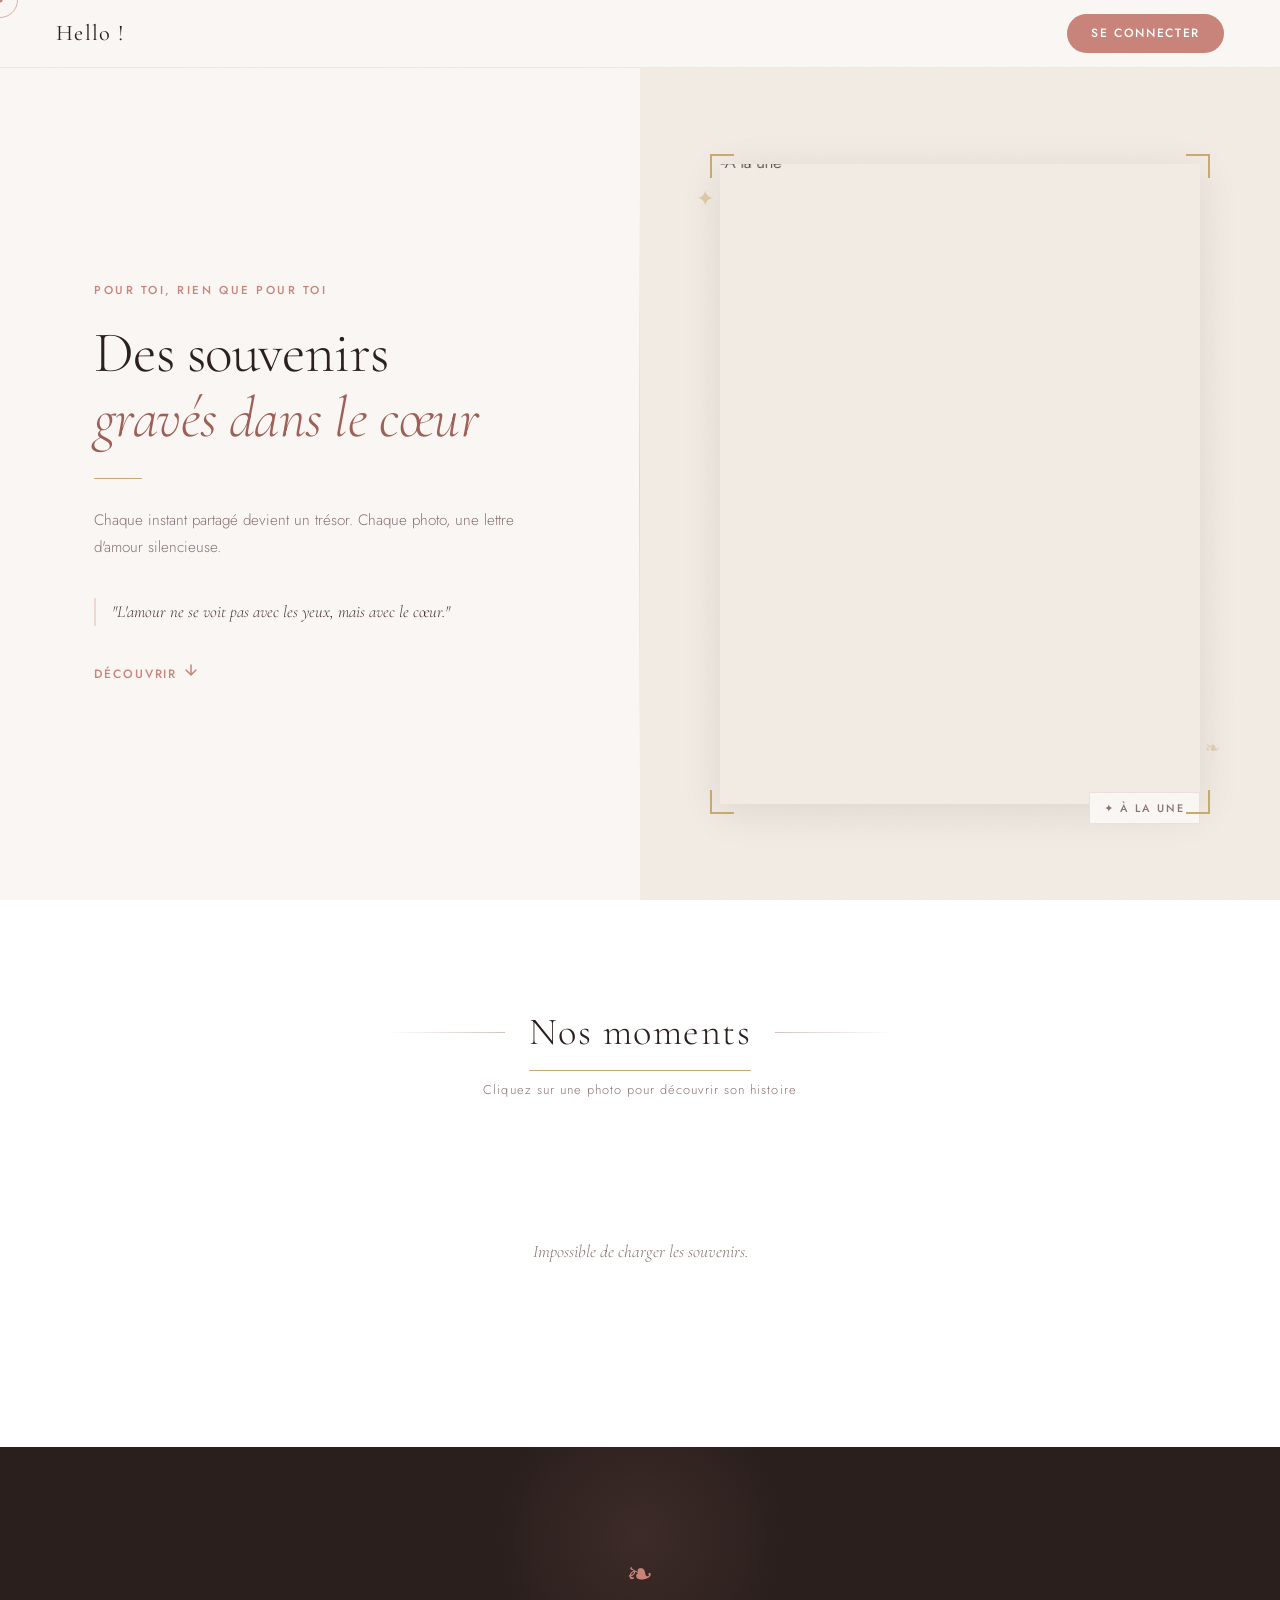
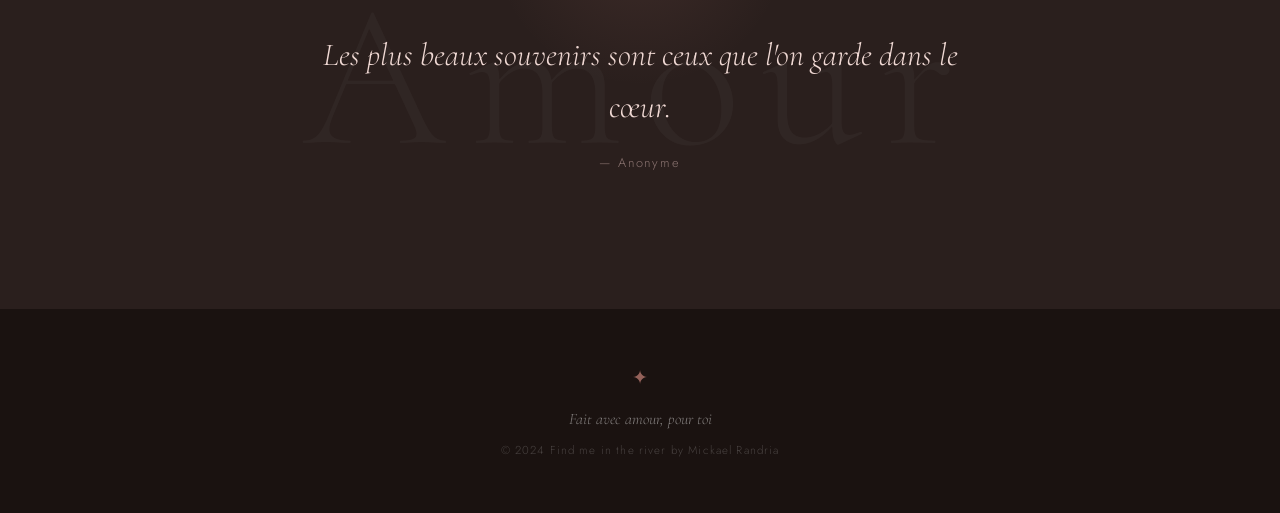
==== index.html @ 9cc720ec "Update index.html" ====
<!DOCTYPE html>
<html lang="fr">
<head>
  <meta charset="UTF-8" />
  <meta name="viewport" content="width=device-width, initial-scale=1.0" />
  <title id="page-title">Find me in the river</title>
  <link rel="preconnect" href="https://fonts.googleapis.com" />
  <link href="https://fonts.googleapis.com/css2?family=Cormorant+Garamond:ital,wght@0,300;0,400;0,600;1,300;1,400&family=Jost:wght@300;400;500;600&display=swap" rel="stylesheet" />
  <link rel="stylesheet" href="styles.css" />
  <script src="https://cdn.jsdelivr.net/npm/@supabase/supabase-js@2"></script>
</head>
<body>

  <!-- Custom cursor -->
  <div class="cursor" id="cursor"></div>
  <div class="cursor-dot" id="cursor-dot"></div>
  <!-- Floating petals -->
  <div class="petals-container" id="petals"></div>
  <!-- Page transition -->
  <div class="page-transition" id="page-transition"></div>

  <nav class="navbar" id="navbar">
    <div class="nav-brand" id="nav-brand">Hello !</div>
    <a href="login.html" class="btn-connect magnetic">Se connecter</a>
  </nav>

  <!-- HERO À LA UNE -->
  <section class="hero">
    <div class="hero-left reveal-left">
      <div class="hero-text">
        <span class="hero-eyebrow" id="hero-eyebrow">Pour toi, rien que pour toi</span>
        <h1 class="hero-title" id="hero-title">Des souvenirs<br/><em>gravés dans le cœur</em></h1>
        <div class="hero-rule"></div>
        <p class="hero-desc" id="hero-desc">Chaque instant partagé devient un trésor. Chaque photo, une lettre d'amour silencieuse.</p>
        <p class="hero-quote-text" id="hero-quote">"L'amour ne se voit pas avec les yeux, mais avec le cœur."</p>
        <a href="#memories" class="hero-scroll-cta magnetic">
          <span>Découvrir</span>
          <svg width="16" height="16" viewBox="0 0 16 16" fill="none"><path d="M8 3v10M3 8l5 5 5-5" stroke="currentColor" stroke-width="1.5" stroke-linecap="round"/></svg>
        </a>
      </div>
    </div>
    <div class="hero-right reveal-right">
      <div class="hero-img-frame parallax-img">
        <div class="hero-img-inner">
          <img id="hero-image" src="https://i.pinimg.com/736x/ea/e2/d3/eae2d3ba81ed09e6b3448cc4be2cf357.jpg" alt="À la une" />
        </div>
        <div class="hero-img-label">✦ À la une</div>
        <div class="frame-corner tl"></div>
        <div class="frame-corner tr"></div>
        <div class="frame-corner bl"></div>
        <div class="frame-corner br"></div>
        <!-- Floating deco elements -->
        <div class="hero-deco-1">✦</div>
        <div class="hero-deco-2">❧</div>
      </div>
    </div>
  </section>

  <!-- GALLERY -->
  <section class="gallery-section" id="memories">
    <div class="section-header reveal-up">
      <div class="section-line"></div>
      <h2 class="section-title">Nos moments</h2>
      <div class="section-line"></div>
    </div>
    <p class="section-hint reveal-up" style="--delay:0.1s">Cliquez sur une photo pour découvrir son histoire</p>
    <div class="gallery-grid" id="gallery-grid">
      <div class="loading-state"><div class="loading-spinner"></div><p>Chargement...</p></div>
    </div>
  </section>

  <!-- QUOTES -->
  <section class="quotes-section">
    <div class="quotes-bg-text">Amour</div>
    <div class="quotes-deco reveal-up">❧</div>
    <blockquote class="main-quote reveal-up" id="main-quote" style="--delay:0.15s">Les plus beaux souvenirs sont ceux que l'on garde dans le cœur.</blockquote>
    <p class="quote-author reveal-up" id="quote-author" style="--delay:0.25s">— Anonyme</p>
    <div class="quote-dots reveal-up" id="quote-dots" style="--delay:0.35s"></div>
  </section>

  <!-- FOOTER -->
  <footer class="footer">
    <div class="footer-brand">✦</div>
    <p class="footer-msg" id="footer-msg">Fait avec amour, pour toi</p>
    <p class="footer-copy">&copy; 2024 Find me in the river by Mickael Randria</p>
  </footer>

  <!-- MODAL DÉTAIL -->
  <div class="detail-overlay" id="detail-modal" onclick="closeDetailOnOverlay(event)">
    <div class="detail-modal">
      <button class="detail-close" onclick="closeDetail()">×</button>
      <div class="detail-img-wrap">
        <img id="detail-img" src="" alt="" />
      </div>
      <div class="detail-body">
        <span class="detail-date" id="detail-date"></span>
        <h2 class="detail-title" id="detail-title"></h2>
        <p class="detail-text" id="detail-text"></p>
      </div>
    </div>
  </div>

  <script src="supabase-config.js"></script>
  <script src="app.js"></script>
</body>
</html>
---- styles.css ----
/* ============================================
   SOUVENIR — AESTHETIC ROMANTIC THEME
   ============================================ */

*, *::before, *::after { box-sizing: border-box; margin: 0; padding: 0; }

:root {
  --rose:       #c9847a;
  --rose-light: #f5ebe8;
  --rose-dark:  #9e5f57;
  --blush:      #f0d9d4;
  --cream:      #faf7f4;
  --parchment:  #f2ece4;
  --warm-dark:  #2a1f1d;
  --warm-mid:   #4a3532;
  --warm-muted: #8a7370;
  --warm-pale:  #d4c4c0;
  --white:      #ffffff;
  --gold:       #c9a96e;
  --gold-light: #f0e4cc;
  --font-serif: 'Cormorant Garamond', Georgia, serif;
  --font-sans:  'Jost', system-ui, sans-serif;
  --shadow-soft: 0 8px 40px rgba(42,31,29,0.10);
  --shadow-card: 0 4px 24px rgba(42,31,29,0.08);
  --radius: 2px;
  --radius-lg: 4px;
}

html { scroll-behavior: smooth; }

body {
  font-family: var(--font-sans);
  background: var(--cream);
  color: var(--warm-dark);
  line-height: 1.7;
  font-weight: 300;
}

/* Grain texture overlay */
body::before {
  content: '';
  position: fixed;
  inset: 0;
  pointer-events: none;
  z-index: 1000;
  opacity: 0.025;
  background-image: url("data:image/svg+xml,%3Csvg viewBox='0 0 256 256' xmlns='http://www.w3.org/2000/svg'%3E%3Cfilter id='noise'%3E%3CfeTurbulence type='fractalNoise' baseFrequency='0.9' numOctaves='4' stitchTiles='stitch'/%3E%3C/filter%3E%3Crect width='100%25' height='100%25' filter='url(%23noise)'/%3E%3C/svg%3E");
  background-size: 200px;
}

/* ---- NAVBAR ---- */
.navbar {
  position: fixed;
  top: 0; left: 0; right: 0;
  z-index: 200;
  display: flex;
  align-items: center;
  justify-content: space-between;
  padding: 0 56px;
  height: 68px;
  background: rgba(250,247,244,0.88);
  backdrop-filter: blur(16px);
  border-bottom: 1px solid rgba(201,132,122,0.15);
}

.nav-brand {
  font-family: var(--font-serif);
  font-size: 1.4rem;
  font-weight: 400;
  color: var(--warm-dark);
  letter-spacing: 0.06em;
}

.btn-connect {
  font-family: var(--font-sans);
  font-size: 0.75rem;
  font-weight: 500;
  letter-spacing: 0.14em;
  text-transform: uppercase;
  color: var(--white);
  background: var(--rose);
  text-decoration: none;
  padding: 9px 24px;
  border-radius: 50px;
  transition: background 0.25s, transform 0.15s;
}
.btn-connect:hover { background: var(--rose-dark); transform: translateY(-1px); }

/* ---- HERO ---- */
.hero {
  display: grid;
  grid-template-columns: 1fr 1fr;
  min-height: 100vh;
  padding-top: 68px;
}

.hero-left {
  display: flex;
  align-items: center;
  justify-content: center;
  padding: 80px 64px 80px 72px;
  background: var(--cream);
  position: relative;
}

.hero-left::after {
  content: '';
  position: absolute;
  right: 0; top: 15%; bottom: 15%;
  width: 1px;
  background: linear-gradient(to bottom, transparent, rgba(201,132,122,0.3), transparent);
}

.hero-text {
  max-width: 460px;
  animation: fadeUp 1s ease both;
}

@keyframes fadeUp {
  from { opacity: 0; transform: translateY(24px); }
  to   { opacity: 1; transform: translateY(0); }
}

.hero-eyebrow {
  display: block;
  font-family: var(--font-sans);
  font-size: 0.72rem;
  font-weight: 500;
  letter-spacing: 0.22em;
  text-transform: uppercase;
  color: var(--rose);
  margin-bottom: 20px;
}

.hero-title {
  font-family: var(--font-serif);
  font-size: clamp(2.8rem, 4.5vw, 4.2rem);
  font-weight: 300;
  line-height: 1.12;
  color: var(--warm-dark);
  margin-bottom: 28px;
  letter-spacing: -0.01em;
}

.hero-title em {
  font-style: italic;
  font-weight: 300;
  color: var(--rose-dark);
}

.hero-rule {
  width: 48px;
  height: 1px;
  background: var(--gold);
  margin-bottom: 28px;
}

.hero-desc {
  font-size: 0.95rem;
  color: var(--warm-muted);
  line-height: 1.8;
  margin-bottom: 36px;
  font-weight: 300;
}

.hero-quote-text {
  font-family: var(--font-serif);
  font-style: italic;
  font-size: 1.05rem;
  color: var(--warm-mid);
  line-height: 1.7;
  padding-left: 16px;
  border-left: 2px solid var(--blush);
}

/* Hero right — image */
.hero-right {
  display: flex;
  align-items: center;
  justify-content: center;
  background: var(--parchment);
  padding: 64px;
  position: relative;
  animation: fadeUp 1s 0.2s ease both;
}

.hero-img-frame {
  position: relative;
  width: 100%;
  max-width: 480px;
}

.hero-img-inner {
  overflow: hidden;
  border-radius: var(--radius);
  aspect-ratio: 3/4;
  box-shadow: var(--shadow-soft);
}

.hero-img-inner img {
  width: 100%;
  height: 100%;
  object-fit: cover;
  display: block;
  transition: transform 0.7s ease;
}

.hero-img-frame:hover .hero-img-inner img { transform: scale(1.03); }

/* Decorative corners */
.frame-corner {
  position: absolute;
  width: 24px; height: 24px;
  border-color: var(--gold);
  border-style: solid;
}
.tl { top: -10px; left: -10px; border-width: 2px 0 0 2px; }
.tr { top: -10px; right: -10px; border-width: 2px 2px 0 0; }
.bl { bottom: -10px; left: -10px; border-width: 0 0 2px 2px; }
.br { bottom: -10px; right: -10px; border-width: 0 2px 2px 0; }

.hero-img-label {
  position: absolute;
  bottom: -20px;
  right: 0;
  font-family: var(--font-sans);
  font-size: 0.68rem;
  font-weight: 500;
  letter-spacing: 0.18em;
  text-transform: uppercase;
  color: var(--warm-muted);
  background: var(--cream);
  padding: 6px 14px;
  border: 1px solid rgba(201,132,122,0.2);
}

/* ---- GALLERY ---- */
.gallery-section {
  padding: 100px 72px;
  background: var(--white);
}

.section-header {
  display: flex;
  align-items: center;
  gap: 24px;
  justify-content: center;
  margin-bottom: 14px;
}

.section-title {
  font-family: var(--font-serif);
  font-size: clamp(1.8rem, 3vw, 2.6rem);
  font-weight: 300;
  letter-spacing: 0.04em;
  color: var(--warm-dark);
  white-space: nowrap;
}

.section-line {
  flex: 1;
  max-width: 120px;
  height: 1px;
  background: linear-gradient(to right, transparent, var(--warm-pale));
}
.section-line:last-child {
  background: linear-gradient(to left, transparent, var(--warm-pale));
}

.section-hint {
  text-align: center;
  font-size: 0.8rem;
  color: var(--warm-muted);
  letter-spacing: 0.08em;
  margin-bottom: 56px;
}

/* Masonry-like grid */
.gallery-grid {
  display: grid;
  grid-template-columns: repeat(3, 1fr);
  gap: 20px;
  max-width: 1100px;
  margin: 0 auto;
}

.gallery-card {
  position: relative;
  overflow: hidden;
  cursor: pointer;
  border-radius: var(--radius);
  background: var(--parchment);
  box-shadow: var(--shadow-card);
  transition: transform 0.4s ease, box-shadow 0.4s ease;
}

.gallery-card:hover {
  transform: translateY(-6px);
  box-shadow: 0 16px 48px rgba(42,31,29,0.14);
}

.gallery-card:nth-child(2) { margin-top: 40px; }
.gallery-card:nth-child(5) { margin-top: -40px; }

.gallery-card img {
  width: 100%;
  aspect-ratio: 3/4;
  object-fit: cover;
  display: block;
  transition: transform 0.6s ease;
  filter: saturate(0.88) sepia(0.08);
}

.gallery-card:hover img { transform: scale(1.04); filter: saturate(1) sepia(0); }

/* Hover overlay — titre seulement */
.gallery-card-overlay {
  position: absolute;
  inset: 0;
  background: linear-gradient(to top, rgba(42,31,29,0.75) 0%, rgba(42,31,29,0) 55%);
  display: flex;
  flex-direction: column;
  justify-content: flex-end;
  padding: 24px 20px;
  opacity: 0;
  transition: opacity 0.4s ease;
}

.gallery-card:hover .gallery-card-overlay { opacity: 1; }

.gallery-card-date {
  font-size: 0.68rem;
  font-weight: 500;
  letter-spacing: 0.16em;
  text-transform: uppercase;
  color: var(--gold-light);
  margin-bottom: 5px;
}

.gallery-card-title {
  font-family: var(--font-serif);
  font-size: 1.15rem;
  font-weight: 400;
  color: white;
  line-height: 1.3;
}

/* Always-visible bottom strip with title */
.gallery-card-strip {
  padding: 14px 16px 16px;
  background: var(--cream);
  border-top: 1px solid rgba(201,132,122,0.12);
}

.gallery-card-strip-title {
  font-family: var(--font-serif);
  font-size: 1rem;
  font-weight: 400;
  color: var(--warm-dark);
  white-space: nowrap;
  overflow: hidden;
  text-overflow: ellipsis;
}

.gallery-card-strip-date {
  font-size: 0.72rem;
  color: var(--warm-muted);
  letter-spacing: 0.06em;
  margin-top: 2px;
}

/* ---- QUOTES ---- */
.quotes-section {
  background: var(--warm-dark);
  padding: 100px 72px;
  text-align: center;
  position: relative;
  overflow: hidden;
}

.quotes-section::before {
  content: '';
  position: absolute;
  top: -60px; left: 50%; transform: translateX(-50%);
  width: 300px; height: 300px;
  border-radius: 50%;
  background: radial-gradient(circle, rgba(201,132,122,0.12) 0%, transparent 70%);
  pointer-events: none;
}

.quotes-deco {
  font-size: 2rem;
  color: var(--rose);
  opacity: 0.5;
  margin-bottom: 28px;
  display: block;
}

.main-quote {
  font-family: var(--font-serif);
  font-style: italic;
  font-size: clamp(1.4rem, 3vw, 2rem);
  font-weight: 300;
  color: var(--blush);
  line-height: 1.6;
  max-width: 680px;
  margin: 0 auto 20px;
  transition: opacity 0.4s;
}

.quote-author {
  font-size: 0.8rem;
  letter-spacing: 0.14em;
  color: var(--warm-muted);
  margin-bottom: 36px;
  transition: opacity 0.4s;
}

.quote-dots {
  display: flex;
  justify-content: center;
  gap: 10px;
}

.dot {
  width: 5px; height: 5px;
  border-radius: 50%;
  background: rgba(255,255,255,0.2);
  cursor: pointer;
  transition: background 0.3s, transform 0.3s;
  border: none;
  padding: 0;
}

.dot.active {
  background: var(--rose);
  transform: scale(1.5);
}

/* ---- FOOTER ---- */
.footer {
  background: #1a1210;
  padding: 52px;
  text-align: center;
}

.footer-brand {
  font-size: 1.2rem;
  color: var(--rose);
  margin-bottom: 12px;
  opacity: 0.7;
}

.footer-msg {
  font-family: var(--font-serif);
  font-style: italic;
  font-size: 1rem;
  color: rgba(255,255,255,0.45);
  margin-bottom: 8px;
}

.footer-copy {
  font-size: 0.72rem;
  color: rgba(255,255,255,0.2);
  letter-spacing: 0.1em;
}

/* ---- DETAIL MODAL ---- */
.detail-overlay {
  position: fixed;
  inset: 0;
  background: rgba(26,18,16,0.82);
  z-index: 500;
  display: none;
  align-items: center;
  justify-content: center;
  padding: 32px;
  backdrop-filter: blur(6px);
}

.detail-overlay.open { display: flex; }

.detail-modal {
  background: var(--cream);
  max-width: 860px;
  width: 100%;
  max-height: 90vh;
  overflow-y: auto;
  border-radius: var(--radius-lg);
  display: grid;
  grid-template-columns: 1fr 1fr;
  position: relative;
  box-shadow: 0 32px 80px rgba(0,0,0,0.4);
  animation: modalIn 0.35s ease;
}

@keyframes modalIn {
  from { opacity: 0; transform: scale(0.95) translateY(16px); }
  to   { opacity: 1; transform: scale(1) translateY(0); }
}

.detail-close {
  position: absolute;
  top: 16px; right: 20px;
  background: none;
  border: none;
  font-size: 1.8rem;
  color: var(--warm-muted);
  cursor: pointer;
  z-index: 10;
  line-height: 1;
  transition: color 0.2s;
}
.detail-close:hover { color: var(--warm-dark); }

.detail-img-wrap {
  overflow: hidden;
  border-radius: var(--radius-lg) 0 0 var(--radius-lg);
}

.detail-img-wrap img {
  width: 100%;
  height: 100%;
  object-fit: cover;
  display: block;
  filter: saturate(0.9) sepia(0.06);
}

.detail-body {
  padding: 52px 40px;
  display: flex;
  flex-direction: column;
  justify-content: center;
}

.detail-date {
  font-size: 0.72rem;
  font-weight: 500;
  letter-spacing: 0.18em;
  text-transform: uppercase;
  color: var(--rose);
  margin-bottom: 14px;
  display: block;
}

.detail-title {
  font-family: var(--font-serif);
  font-size: 2rem;
  font-weight: 300;
  color: var(--warm-dark);
  line-height: 1.2;
  margin-bottom: 24px;
}

.detail-text {
  font-size: 0.95rem;
  color: var(--warm-mid);
  line-height: 1.9;
  font-weight: 300;
}

/* ---- AUTH PAGE ---- */
.auth-page {
  min-height: 100vh;
  display: flex;
  background: var(--parchment);
}

.auth-left {
  flex: 1;
  background: var(--warm-dark);
  display: flex;
  align-items: center;
  justify-content: center;
  padding: 64px;
  position: relative;
  overflow: hidden;
}

.auth-left::before {
  content: '';
  position: absolute;
  inset: 0;
  background: url('https://images.unsplash.com/photo-1518199266791-5375a83190b7?w=800&q=60') center/cover;
  opacity: 0.15;
}

.auth-left-content {
  position: relative;
  text-align: center;
}

.auth-left-brand {
  font-family: var(--font-serif);
  font-size: 2.8rem;
  font-weight: 300;
  color: var(--blush);
  letter-spacing: 0.06em;
  margin-bottom: 16px;
}

.auth-left-sub {
  font-family: var(--font-serif);
  font-style: italic;
  color: var(--warm-muted);
  font-size: 1rem;
}

.auth-right {
  width: 480px;
  display: flex;
  align-items: center;
  justify-content: center;
  padding: 64px 56px;
}

.auth-box { width: 100%; }

.auth-title {
  font-family: var(--font-serif);
  font-size: 2rem;
  font-weight: 300;
  color: var(--warm-dark);
  margin-bottom: 6px;
}

.auth-sub {
  font-size: 0.85rem;
  color: var(--warm-muted);
  margin-bottom: 36px;
}

.auth-back {
  display: inline-block;
  font-size: 0.78rem;
  color: var(--warm-muted);
  text-decoration: none;
  letter-spacing: 0.08em;
  margin-bottom: 40px;
  transition: color 0.2s;
}
.auth-back:hover { color: var(--rose); }

.auth-error {
  background: #fff0ee;
  border: 1px solid rgba(201,132,122,0.4);
  color: var(--rose-dark);
  padding: 10px 14px;
  border-radius: var(--radius);
  font-size: 0.85rem;
  margin-bottom: 16px;
}

/* ---- FORMS ---- */
.form-group { margin-bottom: 20px; }

.form-group label {
  display: block;
  font-size: 0.72rem;
  font-weight: 500;
  letter-spacing: 0.14em;
  text-transform: uppercase;
  color: var(--warm-muted);
  margin-bottom: 8px;
}

.form-group input,
.form-group textarea,
.form-group select {
  width: 100%;
  padding: 11px 14px;
  border: 1px solid rgba(201,132,122,0.25);
  border-radius: var(--radius);
  font-family: var(--font-sans);
  font-size: 0.9rem;
  font-weight: 300;
  color: var(--warm-dark);
  background: var(--white);
  outline: none;
  transition: border-color 0.2s;
}
.form-group input:focus,
.form-group textarea:focus { border-color: var(--rose); }
.form-group textarea { resize: vertical; }

/* ---- BUTTONS ---- */
.btn-primary {
  display: inline-block;
  padding: 12px 28px;
  background: var(--rose);
  color: white;
  border: none;
  border-radius: 50px;
  font-family: var(--font-sans);
  font-size: 0.78rem;
  font-weight: 500;
  letter-spacing: 0.12em;
  text-transform: uppercase;
  cursor: pointer;
  transition: background 0.25s, transform 0.15s;
}
.btn-primary:hover { background: var(--rose-dark); transform: translateY(-1px); }
.btn-primary:disabled { opacity: 0.55; cursor: not-allowed; transform: none; }
.btn-primary.full { display: block; width: 100%; text-align: center; }

.btn-outline {
  display: inline-block;
  padding: 8px 18px;
  border: 1px solid rgba(201,132,122,0.35);
  border-radius: 50px;
  background: transparent;
  color: var(--warm-mid);
  font-family: var(--font-sans);
  font-size: 0.75rem;
  font-weight: 500;
  letter-spacing: 0.1em;
  text-transform: uppercase;
  cursor: pointer;
  text-decoration: none;
  transition: border-color 0.2s, color 0.2s;
}
.btn-outline:hover { border-color: var(--rose); color: var(--rose); }

.btn-ghost {
  display: inline-block;
  padding: 6px 14px;
  background: transparent;
  border: 1px solid rgba(201,132,122,0.3);
  border-radius: var(--radius);
  font-family: var(--font-sans);
  font-size: 0.75rem;
  font-weight: 500;
  letter-spacing: 0.06em;
  color: var(--warm-muted);
  cursor: pointer;
  transition: all 0.2s;
}
.btn-ghost:hover { background: var(--rose-light); color: var(--rose-dark); border-color: var(--rose); }

.btn-danger {
  display: inline-block;
  padding: 6px 14px;
  background: transparent;
  border: 1px solid rgba(180,60,60,0.25);
  border-radius: var(--radius);
  font-family: var(--font-sans);
  font-size: 0.75rem;
  font-weight: 500;
  color: #9e3a3a;
  cursor: pointer;
  transition: all 0.2s;
}
.btn-danger:hover { background: #fff0f0; border-color: #cc4444; }

/* ---- ADMIN ---- */
.admin-page {
  background: var(--parchment);
  min-height: 100vh;
}

.admin-nav {
  background: var(--cream);
  border-bottom: 1px solid rgba(201,132,122,0.15);
  padding: 0 48px;
  height: 64px;
  display: flex;
  align-items: center;
  justify-content: space-between;
  position: sticky;
  top: 0;
  z-index: 100;
}

.admin-nav .nav-brand {
  font-family: var(--font-serif);
  font-size: 1.3rem;
  font-weight: 400;
  color: var(--warm-dark);
}

.admin-badge {
  font-family: var(--font-sans);
  font-size: 0.65rem;
  font-weight: 500;
  letter-spacing: 0.14em;
  text-transform: uppercase;
  background: var(--rose-light);
  color: var(--rose-dark);
  padding: 3px 9px;
  border-radius: 50px;
  margin-left: 10px;
  vertical-align: middle;
}

.admin-nav-actions { display: flex; gap: 10px; align-items: center; }

.admin-container { max-width: 1100px; margin: 0 auto; padding: 40px 48px; }

.admin-stats {
  display: grid;
  grid-template-columns: repeat(2, 1fr);
  gap: 16px;
  margin-bottom: 36px;
}

.stat-card {
  background: var(--white);
  border: 1px solid rgba(201,132,122,0.12);
  border-radius: var(--radius-lg);
  padding: 28px;
  text-align: center;
}

.stat-num {
  display: block;
  font-family: var(--font-serif);
  font-size: 2.8rem;
  font-weight: 300;
  color: var(--rose);
  line-height: 1;
  margin-bottom: 6px;
}

.stat-label {
  font-size: 0.72rem;
  font-weight: 500;
  letter-spacing: 0.14em;
  text-transform: uppercase;
  color: var(--warm-muted);
}

.admin-tabs {
  display: flex;
  gap: 0;
  margin-bottom: 28px;
  border-bottom: 1px solid rgba(201,132,122,0.2);
}

.tab {
  padding: 12px 24px;
  background: transparent;
  border: none;
  border-bottom: 2px solid transparent;
  margin-bottom: -1px;
  font-family: var(--font-sans);
  font-size: 0.78rem;
  font-weight: 500;
  letter-spacing: 0.1em;
  text-transform: uppercase;
  color: var(--warm-muted);
  cursor: pointer;
  transition: color 0.2s, border-color 0.2s;
}
.tab.active { color: var(--rose); border-bottom-color: var(--rose); }
.tab:hover { color: var(--warm-dark); }

.tab-content { display: none; }
.tab-content.active { display: block; }

.content-header {
  display: flex;
  align-items: center;
  justify-content: space-between;
  margin-bottom: 24px;
}

.content-header h3 {
  font-family: var(--font-serif);
  font-size: 1.4rem;
  font-weight: 300;
  color: var(--warm-dark);
}

.admin-grid {
  display: grid;
  grid-template-columns: repeat(auto-fill, minmax(240px, 1fr));
  gap: 20px;
}

.admin-memory-card {
  background: var(--white);
  border-radius: var(--radius-lg);
  overflow: hidden;
  border: 1px solid rgba(201,132,122,0.12);
  transition: box-shadow 0.25s;
}
.admin-memory-card:hover { box-shadow: var(--shadow-card); }

.admin-memory-card img {
  width: 100%;
  aspect-ratio: 4/3;
  object-fit: cover;
  display: block;
  filter: saturate(0.9) sepia(0.05);
}

.admin-card-body { padding: 14px 16px; }

.admin-card-title {
  font-family: var(--font-serif);
  font-size: 1rem;
  font-weight: 400;
  color: var(--warm-dark);
  margin-bottom: 3px;
  white-space: nowrap;
  overflow: hidden;
  text-overflow: ellipsis;
}

.admin-card-date {
  font-size: 0.72rem;
  color: var(--warm-muted);
  margin-bottom: 12px;
}

.admin-card-actions { display: flex; gap: 8px; }

.quotes-list { display: flex; flex-direction: column; gap: 12px; }

.quote-item {
  background: var(--white);
  border: 1px solid rgba(201,132,122,0.12);
  border-radius: var(--radius-lg);
  padding: 20px 24px;
  display: flex;
  align-items: flex-start;
  justify-content: space-between;
  gap: 16px;
}

.quote-item-text {
  font-family: var(--font-serif);
  font-style: italic;
  font-size: 1.05rem;
  color: var(--warm-dark);
  flex: 1;
  line-height: 1.6;
}

.quote-item-author {
  font-size: 0.75rem;
  color: var(--warm-muted);
  margin-top: 6px;
}

.quote-item-actions { flex-shrink: 0; }

.settings-card {
  background: var(--white);
  border: 1px solid rgba(201,132,122,0.12);
  border-radius: var(--radius-lg);
  padding: 36px;
  max-width: 600px;
}

.settings-card h3 {
  font-family: var(--font-serif);
  font-size: 1.4rem;
  font-weight: 300;
  color: var(--warm-dark);
  margin-bottom: 28px;
}

/* ---- MODAL (admin) ---- */
.modal-overlay {
  position: fixed;
  inset: 0;
  background: rgba(26,18,16,0.7);
  z-index: 400;
  display: none;
  align-items: center;
  justify-content: center;
  padding: 24px;
  backdrop-filter: blur(4px);
}
.modal-overlay.open { display: flex; }

.modal {
  background: var(--cream);
  border-radius: var(--radius-lg);
  max-width: 500px;
  width: 100%;
  max-height: 90vh;
  overflow-y: auto;
  animation: modalIn 0.3s ease;
}

.modal-header {
  display: flex;
  align-items: center;
  justify-content: space-between;
  padding: 28px 32px 0;
  margin-bottom: 24px;
}

.modal-header h3 {
  font-family: var(--font-serif);
  font-size: 1.4rem;
  font-weight: 300;
  color: var(--warm-dark);
}

.modal-close {
  background: none;
  border: none;
  font-size: 1.6rem;
  color: var(--warm-muted);
  cursor: pointer;
  transition: color 0.2s;
}
.modal-close:hover { color: var(--warm-dark); }

.modal-body { padding: 0 32px 32px; }

/* Upload zone */
.upload-zone {
  border: 1.5px dashed rgba(201,132,122,0.35);
  border-radius: var(--radius-lg);
  padding: 36px;
  text-align: center;
  cursor: pointer;
  background: var(--rose-light);
  transition: border-color 0.2s, background 0.2s;
  margin-bottom: 8px;
}
.upload-zone:hover { border-color: var(--rose); }

.upload-icon { font-size: 1.8rem; display: block; margin-bottom: 8px; }
.upload-zone p { font-size: 0.85rem; color: var(--warm-muted); }

/* Loading / Empty */
.loading-state {
  grid-column: 1 / -1;
  text-align: center;
  padding: 80px 0;
  color: var(--warm-muted);
}

.loading-spinner {
  width: 32px; height: 32px;
  border: 2px solid rgba(201,132,122,0.2);
  border-top-color: var(--rose);
  border-radius: 50%;
  animation: spin 0.9s linear infinite;
  margin: 0 auto 16px;
}

@keyframes spin { to { transform: rotate(360deg); } }

.empty-state {
  grid-column: 1 / -1;
  text-align: center;
  padding: 80px 0;
}
.empty-state p {
  font-family: var(--font-serif);
  font-style: italic;
  font-size: 1.1rem;
  color: var(--warm-muted);
}

/* ---- RESPONSIVE ---- */
@media (max-width: 900px) {
  .hero { grid-template-columns: 1fr; min-height: auto; }
  .hero-left { padding: 100px 40px 60px; }
  .hero-left::after { display: none; }
  .hero-right { padding: 0 40px 80px; }
  .hero-img-frame { max-width: 360px; margin: 0 auto; }
  .gallery-section { padding: 72px 32px; }
  .gallery-grid { grid-template-columns: repeat(2, 1fr); }
  .gallery-card:nth-child(2),
  .gallery-card:nth-child(5) { margin-top: 0; }
  .detail-modal { grid-template-columns: 1fr; }
  .detail-img-wrap { border-radius: var(--radius-lg) var(--radius-lg) 0 0; max-height: 280px; }
  .auth-left { display: none; }
  .auth-right { width: 100%; }
  .admin-container { padding: 24px 20px; }
  .navbar { padding: 0 24px; }
}

@media (max-width: 600px) {
  .gallery-grid { grid-template-columns: 1fr; }
  .quotes-section { padding: 72px 32px; }
  .admin-stats { grid-template-columns: 1fr 1fr; }
}

/* ============================================
   ANIMATIONS & PREMIUM ENHANCEMENTS
   ============================================ */

/* ---- CUSTOM CURSOR ---- */
.cursor {
  width: 36px; height: 36px;
  border: 1px solid rgba(201,132,122,0.6);
  border-radius: 50%;
  position: fixed;
  top: 0; left: 0;
  pointer-events: none;
  z-index: 9999;
  transform: translate(-50%, -50%);
  transition: width 0.3s ease, height 0.3s ease, border-color 0.3s ease, background 0.3s ease, opacity 0.3s ease;
  mix-blend-mode: multiply;
}
.cursor-dot {
  width: 5px; height: 5px;
  background: var(--rose);
  border-radius: 50%;
  position: fixed;
  top: 0; left: 0;
  pointer-events: none;
  z-index: 9999;
  transform: translate(-50%, -50%);
  transition: transform 0.1s ease;
}
.cursor.hovered {
  width: 56px; height: 56px;
  background: rgba(201,132,122,0.08);
  border-color: var(--rose);
}
.cursor.clicking { width: 28px; height: 28px; background: rgba(201,132,122,0.15); }
@media (hover: none) { .cursor, .cursor-dot { display: none; } }

/* ---- PAGE TRANSITION ---- */
.page-transition {
  position: fixed;
  inset: 0;
  background: var(--cream);
  z-index: 9000;
  transform-origin: bottom;
  transform: scaleY(0);
  pointer-events: none;
}
.page-transition.entering { animation: pageEnter 0.5s cubic-bezier(0.76,0,0.24,1) forwards; }
.page-transition.leaving  { animation: pageLeave 0.5s cubic-bezier(0.76,0,0.24,1) forwards; }
@keyframes pageEnter { from { transform: scaleY(1); } to { transform: scaleY(0); transform-origin: top; } }
@keyframes pageLeave { from { transform: scaleY(0); } to { transform: scaleY(1); } }

/* ---- FLOATING PETALS ---- */
.petals-container {
  position: fixed;
  inset: 0;
  pointer-events: none;
  z-index: 10;
  overflow: hidden;
}
.petal {
  position: absolute;
  top: -20px;
  font-size: 10px;
  color: rgba(201,132,122,0.35);
  animation: petalFall linear infinite;
  user-select: none;
}
@keyframes petalFall {
  0%   { transform: translateY(-20px) rotate(0deg) translateX(0); opacity: 0; }
  10%  { opacity: 1; }
  90%  { opacity: 0.4; }
  100% { transform: translateY(110vh) rotate(720deg) translateX(60px); opacity: 0; }
}

/* ---- NAVBAR SCROLLED ---- */
.navbar.scrolled {
  height: 56px;
  background: rgba(250,247,244,0.97);
  box-shadow: 0 2px 24px rgba(42,31,29,0.07);
}
.navbar { transition: height 0.35s ease, background 0.35s ease, box-shadow 0.35s ease; }

/* ---- SCROLL REVEAL ---- */
.reveal-up, .reveal-left, .reveal-right {
  opacity: 0;
  transition: opacity 0.8s cubic-bezier(0.22,1,0.36,1), transform 0.8s cubic-bezier(0.22,1,0.36,1);
  transition-delay: var(--delay, 0s);
}
.reveal-up    { transform: translateY(40px); }
.reveal-left  { transform: translateX(-40px); }
.reveal-right { transform: translateX(40px); }

.reveal-up.visible,
.reveal-left.visible,
.reveal-right.visible {
  opacity: 1;
  transform: translate(0);
}

/* Gallery cards revealed staggered */
.gallery-card {
  opacity: 0;
  transform: translateY(30px);
  transition: opacity 0.7s cubic-bezier(0.22,1,0.36,1), transform 0.7s cubic-bezier(0.22,1,0.36,1), box-shadow 0.4s ease;
}
.gallery-card.visible { opacity: 1; transform: translateY(0); }

/* ---- HERO DECO FLOATERS ---- */
.hero-deco-1, .hero-deco-2 {
  position: absolute;
  font-family: var(--font-serif);
  color: var(--gold);
  pointer-events: none;
  animation: floatDeco 4s ease-in-out infinite;
}
.hero-deco-1 { top: 16px; left: -24px; font-size: 1.4rem; opacity: 0.5; animation-delay: 0s; }
.hero-deco-2 { bottom: 40px; right: -20px; font-size: 1.1rem; opacity: 0.4; animation-delay: 2s; }
@keyframes floatDeco {
  0%, 100% { transform: translateY(0) rotate(0deg); }
  50%       { transform: translateY(-10px) rotate(8deg); }
}

/* ---- HERO SCROLL CTA ---- */
.hero-scroll-cta {
  display: inline-flex;
  align-items: center;
  gap: 8px;
  margin-top: 36px;
  font-size: 0.75rem;
  font-weight: 500;
  letter-spacing: 0.16em;
  text-transform: uppercase;
  color: var(--rose);
  text-decoration: none;
  transition: gap 0.3s ease, color 0.2s ease;
}
.hero-scroll-cta:hover { gap: 14px; color: var(--rose-dark); }
.hero-scroll-cta svg { transition: transform 0.3s ease; }
.hero-scroll-cta:hover svg { transform: translateY(4px); }

/* ---- MAGNETIC BUTTON ---- */
.magnetic { display: inline-block; }

/* ---- PARALLAX ---- */
.parallax-img .hero-img-inner img {
  will-change: transform;
}

/* ---- QUOTE TRANSITION ---- */
.main-quote, .quote-author {
  transition: opacity 0.5s ease, transform 0.5s ease;
}
.main-quote.fade-out, .quote-author.fade-out {
  opacity: 0;
  transform: translateY(8px);
}

/* ---- COUNTER ANIMATION ---- */
.stat-num { transition: none; }

/* ---- GALLERY CARD CURSOR RIPPLE ---- */
.gallery-card::after {
  content: '';
  position: absolute;
  inset: 0;
  background: radial-gradient(circle at var(--mx,50%) var(--my,50%), rgba(201,132,122,0.12) 0%, transparent 60%);
  opacity: 0;
  transition: opacity 0.4s ease;
  pointer-events: none;
}
.gallery-card:hover::after { opacity: 1; }

/* ---- HERO IMG PARALLAX DEPTH ---- */
.hero-right { overflow: hidden; }

/* ---- QUOTES BG TEXT ---- */
.quotes-bg-text {
  position: absolute;
  font-family: var(--font-serif);
  font-size: clamp(8rem, 16vw, 14rem);
  font-weight: 300;
  color: rgba(255,255,255,0.03);
  letter-spacing: 0.1em;
  top: 50%;
  left: 50%;
  transform: translate(-50%, -50%);
  white-space: nowrap;
  pointer-events: none;
  user-select: none;
}

/* ---- SMOOTH IMAGE LOAD ---- */
.gallery-card img, .detail-img-wrap img, .hero-img-inner img {
  animation: imgFadeIn 0.6s ease both;
}
@keyframes imgFadeIn {
  from { opacity: 0; filter: blur(8px); }
  to   { opacity: 1; filter: blur(0) saturate(0.88) sepia(0.08); }
}
.gallery-card:hover img { filter: saturate(1) sepia(0); }

/* ---- HERO RULE ANIMATION ---- */
.hero-rule {
  animation: ruleExpand 1.2s 0.6s cubic-bezier(0.22,1,0.36,1) both;
  transform-origin: left;
}
@keyframes ruleExpand {
  from { transform: scaleX(0); opacity: 0; }
  to   { transform: scaleX(1); opacity: 1; }
}

/* ---- DETAIL MODAL ENHANCED ---- */
.detail-modal {
  animation: modalIn 0.45s cubic-bezier(0.22,1,0.36,1);
}
.detail-img-wrap img {
  filter: saturate(0.92) sepia(0.06);
  transition: filter 0.6s ease;
}
.detail-img-wrap img:hover { filter: saturate(1) sepia(0); }

/* ---- FOOTER BRAND PULSE ---- */
.footer-brand {
  animation: pulse 3s ease-in-out infinite;
}
@keyframes pulse {
  0%, 100% { opacity: 0.7; transform: scale(1); }
  50%       { opacity: 1; transform: scale(1.12); }
}

/* ---- SECTION TITLE UNDERLINE DRAW ---- */
.section-title {
  position: relative;
  display: inline-block;
}
.section-title::after {
  content: '';
  position: absolute;
  bottom: -6px; left: 50%; right: 50%;
  height: 1px;
  background: var(--gold);
  transition: left 0.6s cubic-bezier(0.22,1,0.36,1), right 0.6s cubic-bezier(0.22,1,0.36,1);
}
.section-header.visible .section-title::after {
  left: 0; right: 0;
}
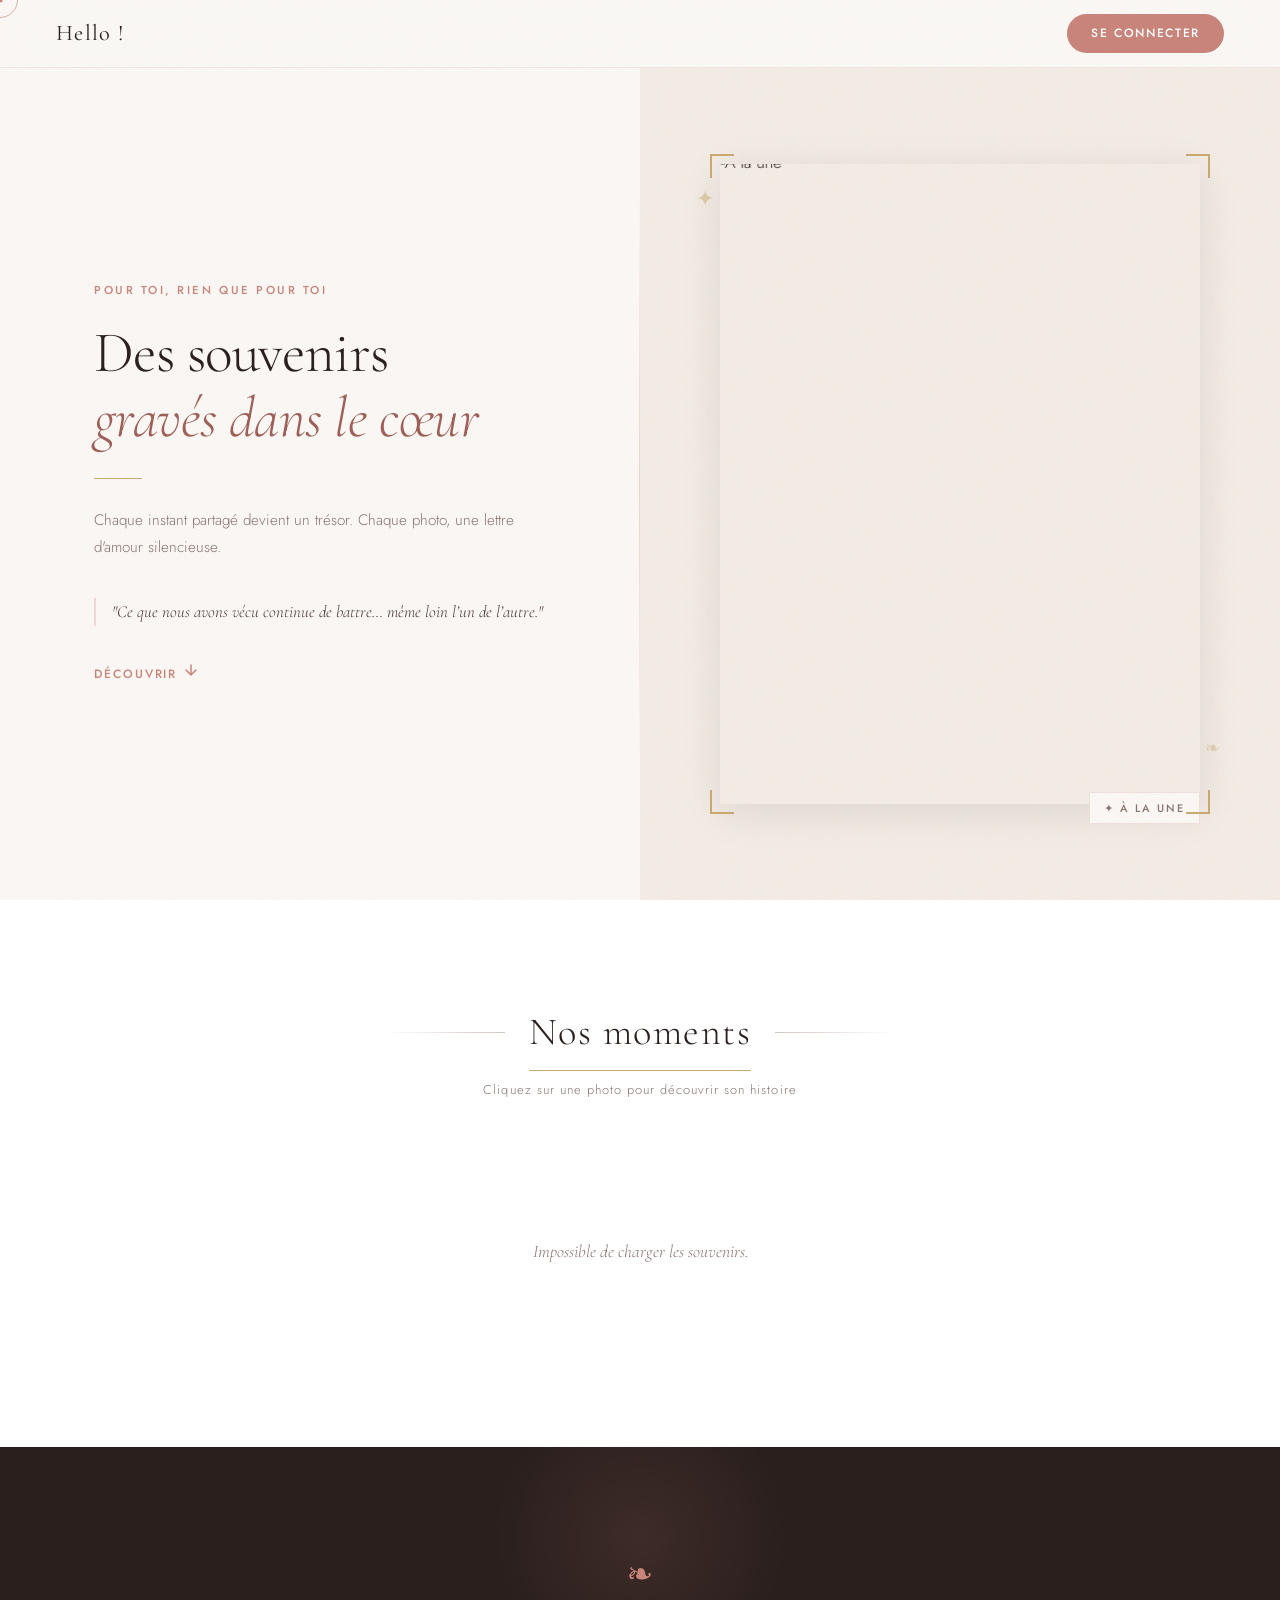
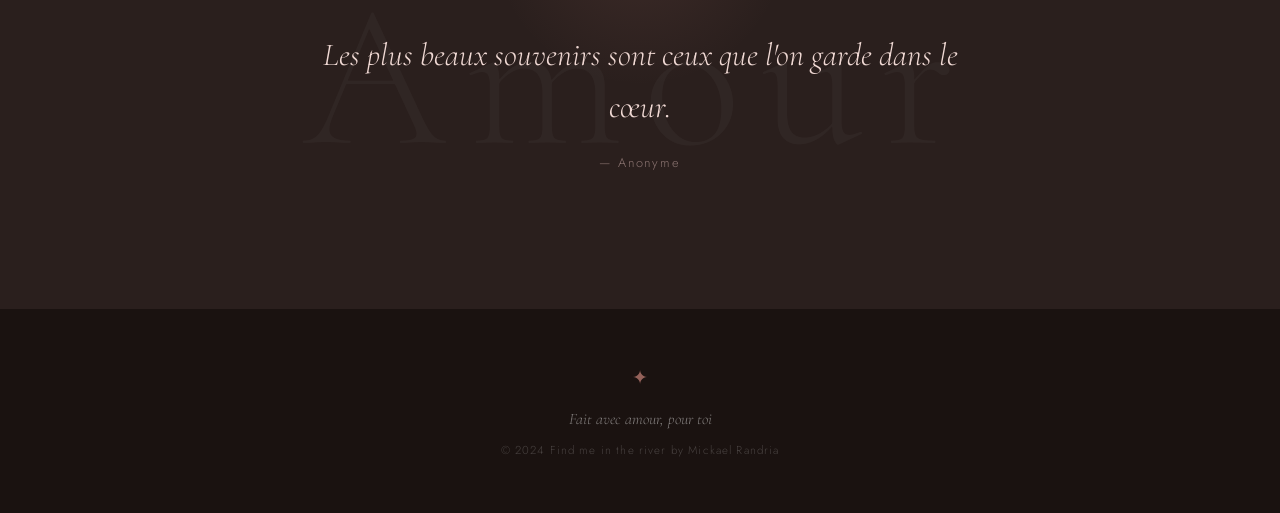
==== commit aab8f5ae: "Update index.html" ====
--- a/index.html
+++ b/index.html
@@ -32,7 +32,7 @@
         <h1 class="hero-title" id="hero-title">Des souvenirs<br/><em>gravés dans le cœur</em></h1>
         <div class="hero-rule"></div>
         <p class="hero-desc" id="hero-desc">Chaque instant partagé devient un trésor. Chaque photo, une lettre d'amour silencieuse.</p>
-        <p class="hero-quote-text" id="hero-quote">"L'amour ne se voit pas avec les yeux, mais avec le cœur."</p>
+        <p class="hero-quote-text" id="hero-quote">"Ce que nous avons vécu continue de battre… même loin l’un de l’autre."</p>
         <a href="#memories" class="hero-scroll-cta magnetic">
           <span>Découvrir</span>
           <svg width="16" height="16" viewBox="0 0 16 16" fill="none"><path d="M8 3v10M3 8l5 5 5-5" stroke="currentColor" stroke-width="1.5" stroke-linecap="round"/></svg>
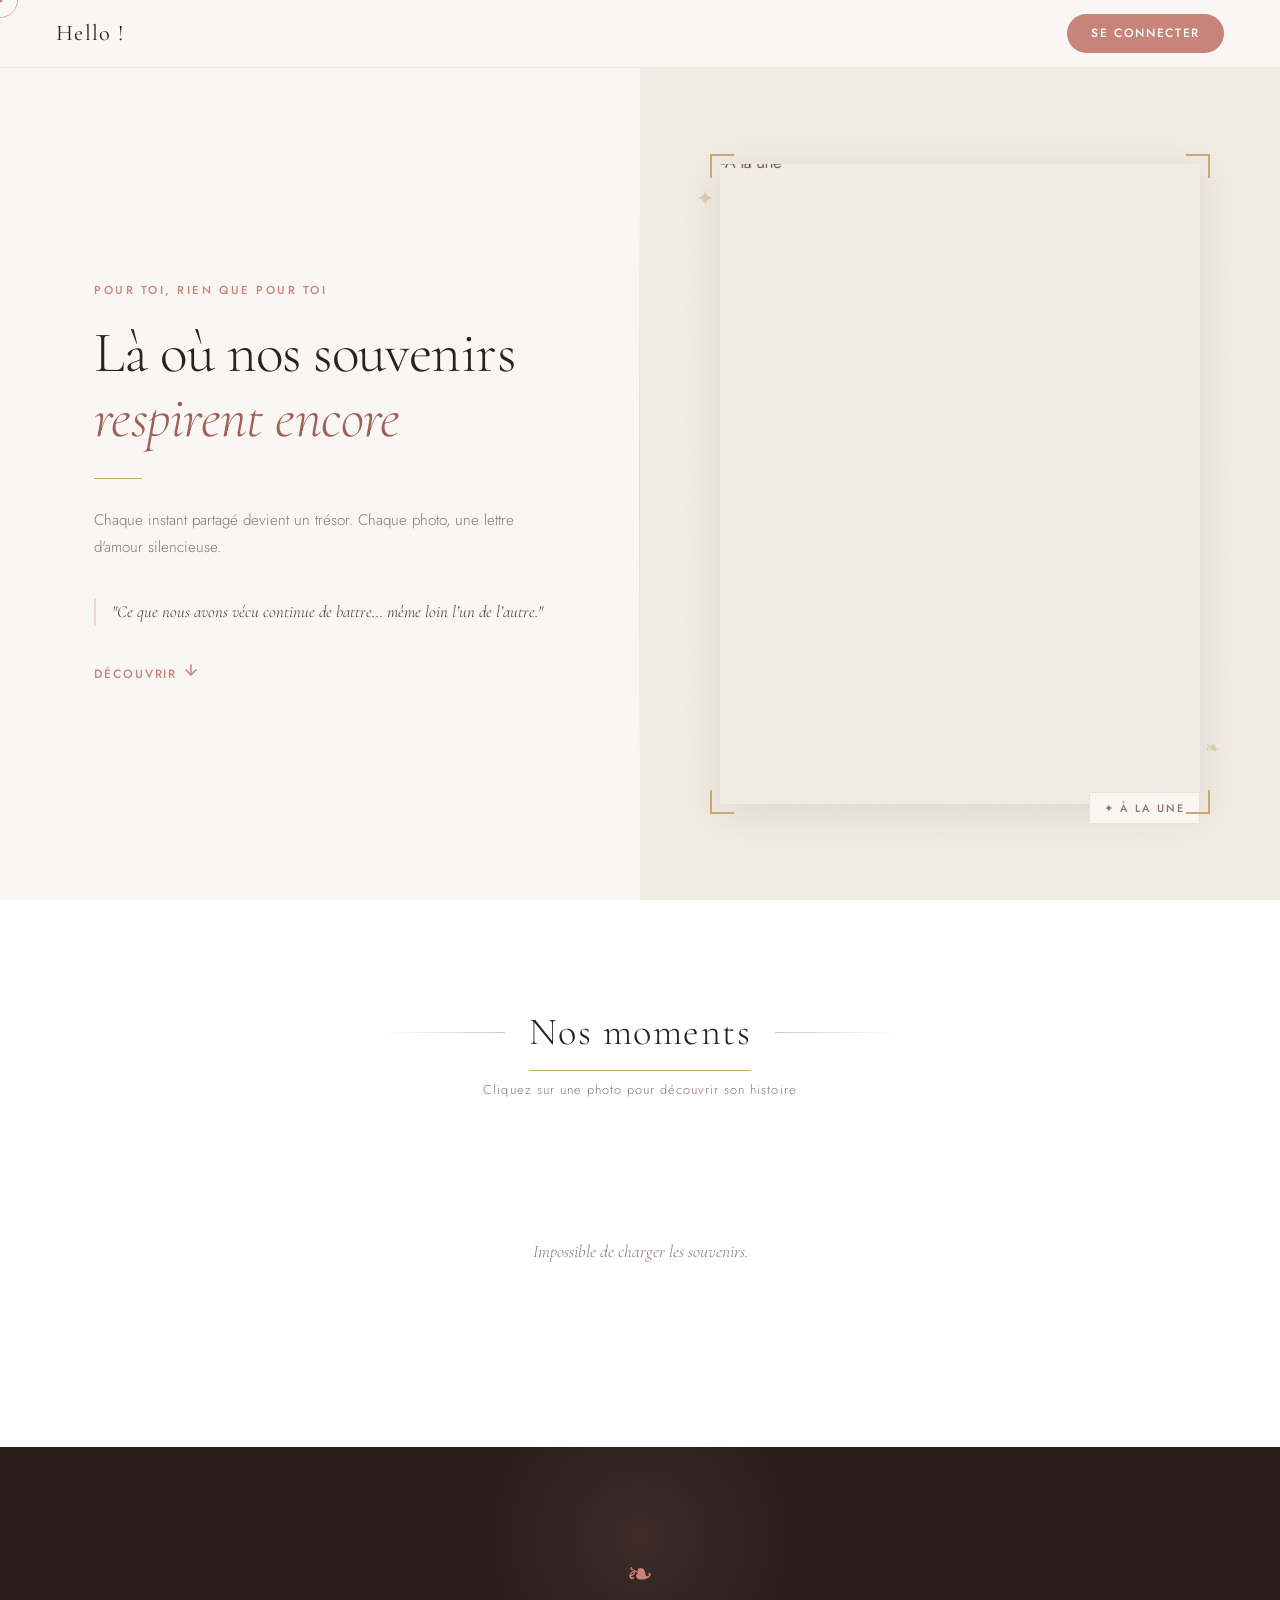
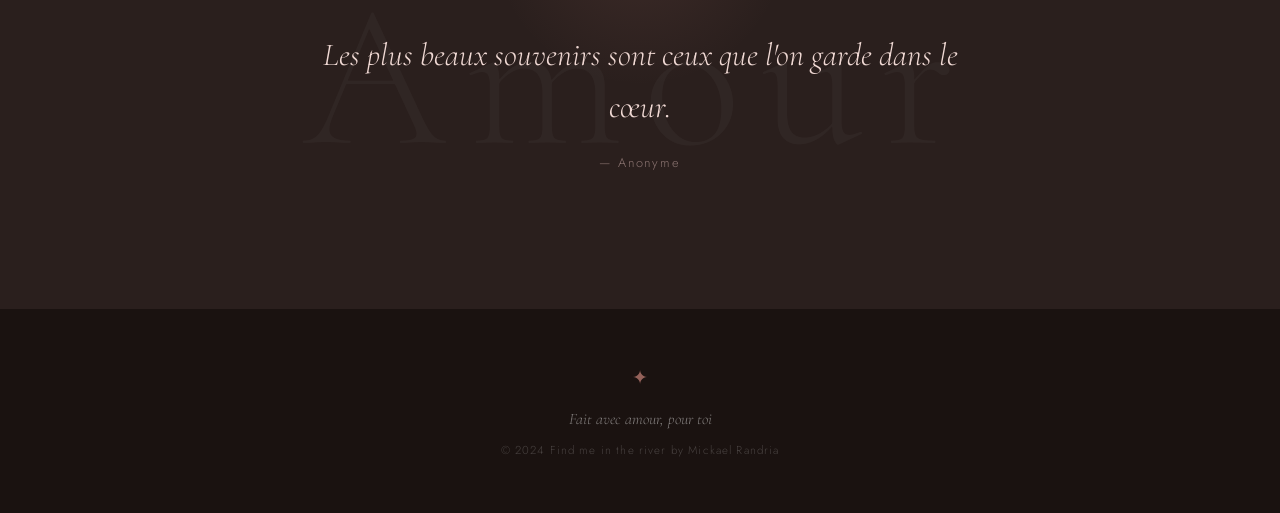
==== commit 4026c95b: "Update index.html" ====
--- a/index.html
+++ b/index.html
@@ -29,7 +29,7 @@
     <div class="hero-left reveal-left">
       <div class="hero-text">
         <span class="hero-eyebrow" id="hero-eyebrow">Pour toi, rien que pour toi</span>
-        <h1 class="hero-title" id="hero-title">Des souvenirs<br/><em>gravés dans le cœur</em></h1>
+        <h1 class="hero-title" id="hero-title">Là où nos souvenirs<br/><em>respirent encore</em></h1>
         <div class="hero-rule"></div>
         <p class="hero-desc" id="hero-desc">Chaque instant partagé devient un trésor. Chaque photo, une lettre d'amour silencieuse.</p>
         <p class="hero-quote-text" id="hero-quote">"Ce que nous avons vécu continue de battre… même loin l’un de l’autre."</p>
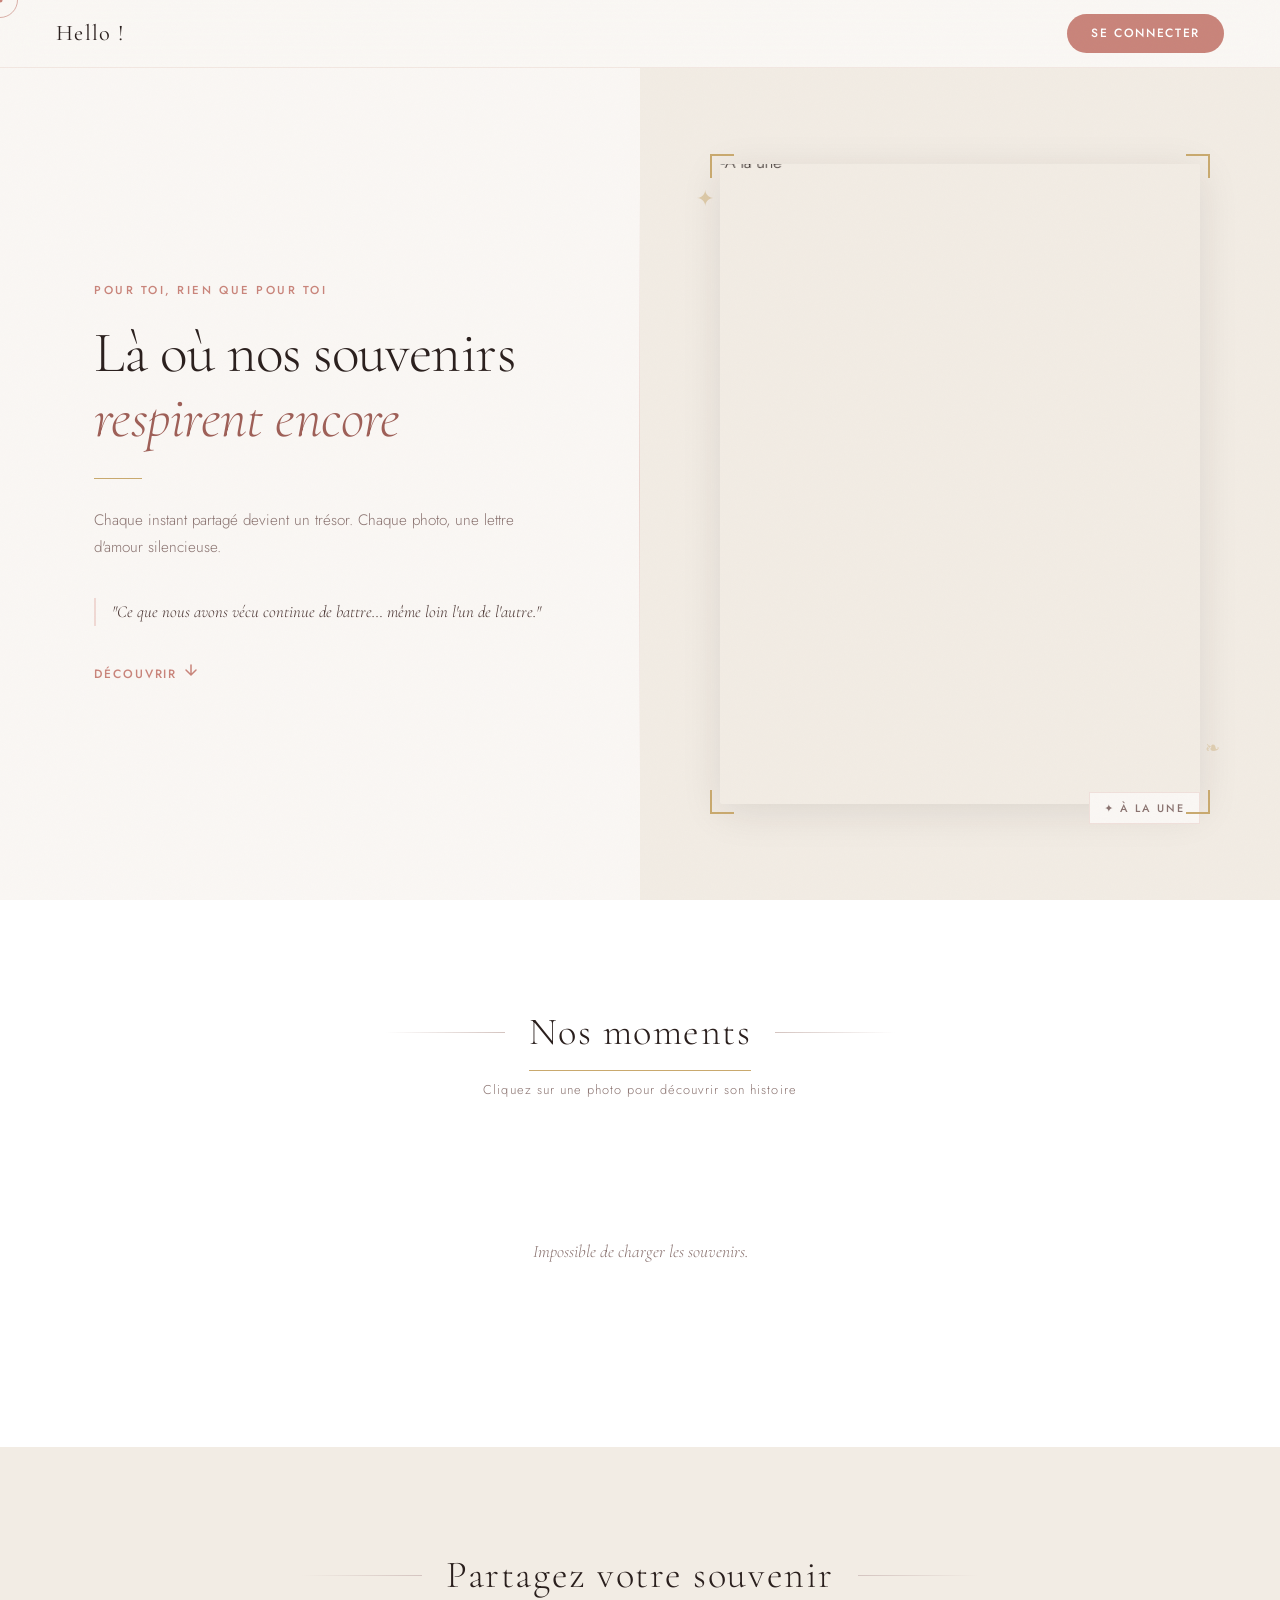
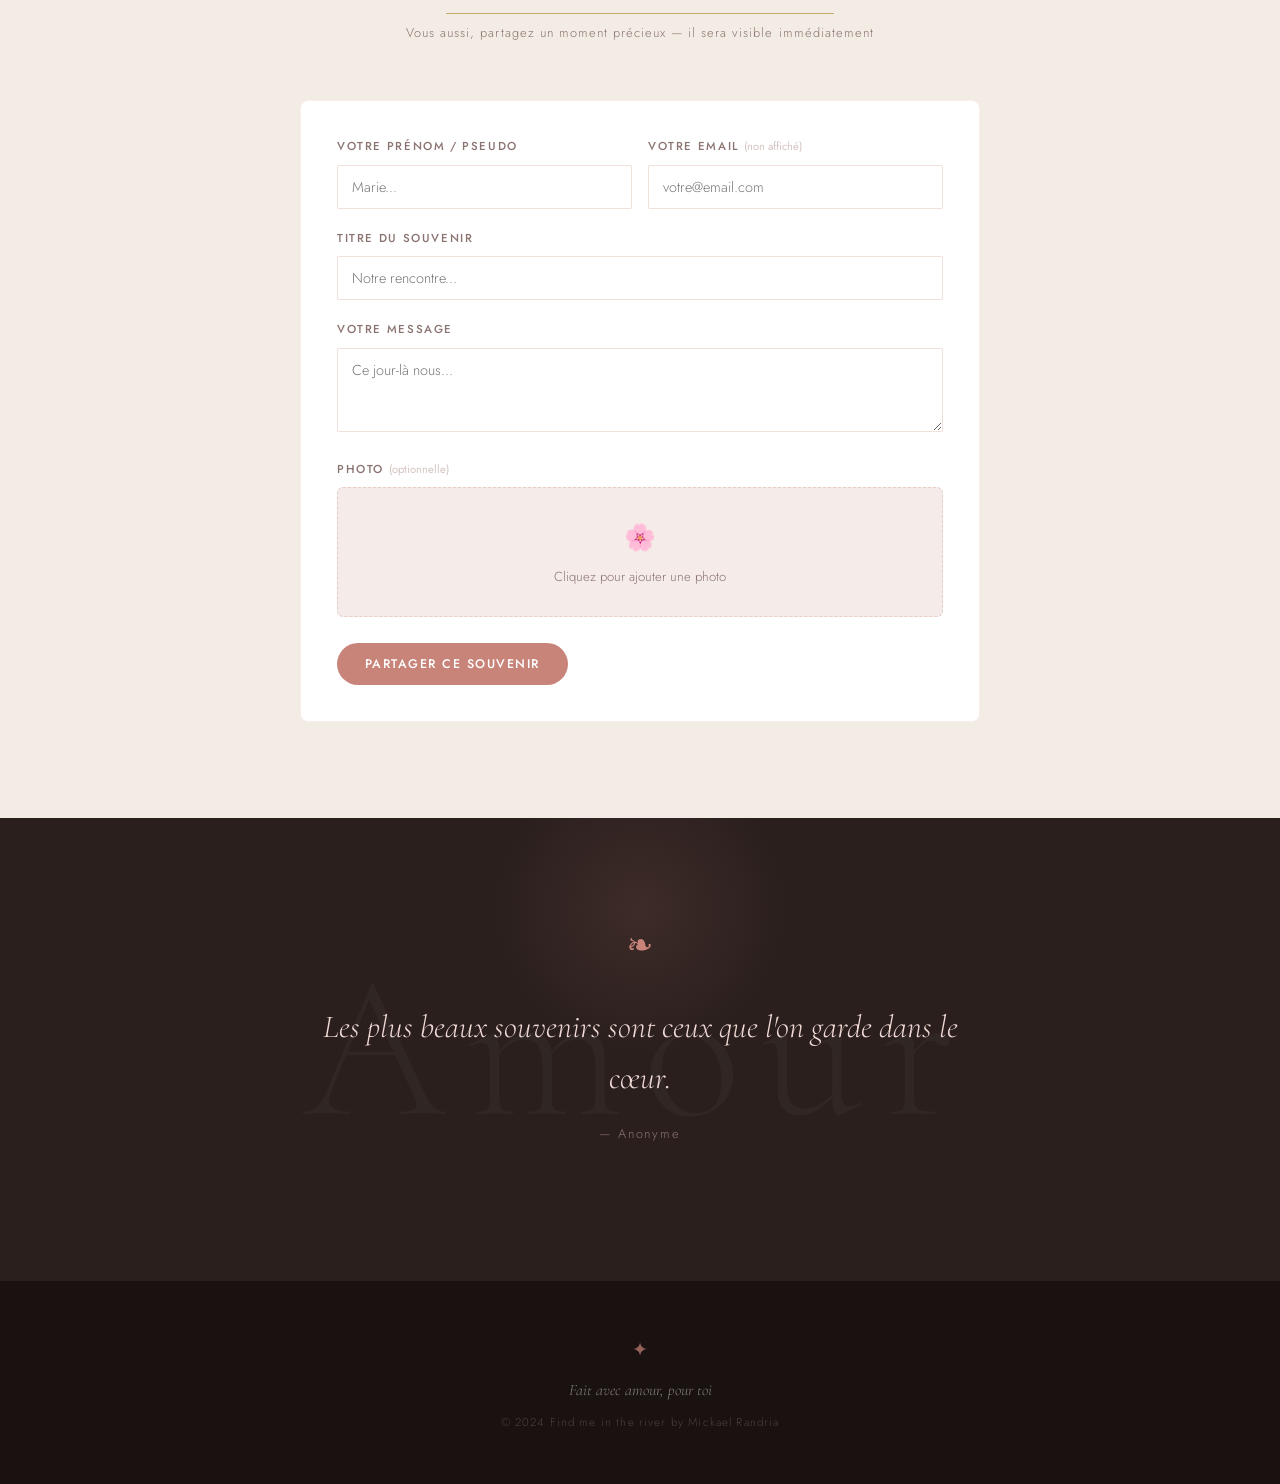
==== commit fd26399a: "initial commit" ====
--- a/index.html
+++ b/index.html
@@ -6,17 +6,15 @@
   <title id="page-title">Find me in the river</title>
   <link rel="preconnect" href="https://fonts.googleapis.com" />
   <link href="https://fonts.googleapis.com/css2?family=Cormorant+Garamond:ital,wght@0,300;0,400;0,600;1,300;1,400&family=Jost:wght@300;400;500;600&display=swap" rel="stylesheet" />
+  <link rel="icon" type="image/svg+xml" href="data:image/svg+xml,%3Csvg xmlns='http://www.w3.org/2000/svg' viewBox='0 0 32 32'%3E%3Ctext y='26' font-size='28'%3E🌹%3C/text%3E%3C/svg%3E" />
   <link rel="stylesheet" href="styles.css" />
   <script src="https://cdn.jsdelivr.net/npm/@supabase/supabase-js@2"></script>
 </head>
 <body>
 
-  <!-- Custom cursor -->
   <div class="cursor" id="cursor"></div>
   <div class="cursor-dot" id="cursor-dot"></div>
-  <!-- Floating petals -->
   <div class="petals-container" id="petals"></div>
-  <!-- Page transition -->
   <div class="page-transition" id="page-transition"></div>
 
   <nav class="navbar" id="navbar">
@@ -32,7 +30,7 @@
         <h1 class="hero-title" id="hero-title">Là où nos souvenirs<br/><em>respirent encore</em></h1>
         <div class="hero-rule"></div>
         <p class="hero-desc" id="hero-desc">Chaque instant partagé devient un trésor. Chaque photo, une lettre d'amour silencieuse.</p>
-        <p class="hero-quote-text" id="hero-quote">"Ce que nous avons vécu continue de battre… même loin l’un de l’autre."</p>
+        <p class="hero-quote-text" id="hero-quote">"Ce que nous avons vécu continue de battre… même loin l'un de l'autre."</p>
         <a href="#memories" class="hero-scroll-cta magnetic">
           <span>Découvrir</span>
           <svg width="16" height="16" viewBox="0 0 16 16" fill="none"><path d="M8 3v10M3 8l5 5 5-5" stroke="currentColor" stroke-width="1.5" stroke-linecap="round"/></svg>
@@ -45,11 +43,8 @@
           <img id="hero-image" src="https://i.pinimg.com/736x/ea/e2/d3/eae2d3ba81ed09e6b3448cc4be2cf357.jpg" alt="À la une" />
         </div>
         <div class="hero-img-label">✦ À la une</div>
-        <div class="frame-corner tl"></div>
-        <div class="frame-corner tr"></div>
-        <div class="frame-corner bl"></div>
-        <div class="frame-corner br"></div>
-        <!-- Floating deco elements -->
+        <div class="frame-corner tl"></div><div class="frame-corner tr"></div>
+        <div class="frame-corner bl"></div><div class="frame-corner br"></div>
         <div class="hero-deco-1">✦</div>
         <div class="hero-deco-2">❧</div>
       </div>
@@ -69,6 +64,47 @@
     </div>
   </section>
 
+  <!-- VISITOR POST SECTION -->
+  <section class="visitor-section reveal-up" id="share-memory">
+    <div class="section-header reveal-up">
+      <div class="section-line"></div>
+      <h2 class="section-title">Partagez votre souvenir</h2>
+      <div class="section-line"></div>
+    </div>
+    <p class="section-hint">Vous aussi, partagez un moment précieux — il sera visible immédiatement</p>
+    <div class="visitor-post-form">
+      <div class="vpf-grid">
+        <div class="form-group">
+          <label>Votre prénom / pseudo</label>
+          <input type="text" id="vp-pseudo" placeholder="Marie..." maxlength="40" />
+        </div>
+        <div class="form-group">
+          <label>Votre email <span class="label-note">(non affiché)</span></label>
+          <input type="email" id="vp-email" placeholder="votre@email.com" />
+        </div>
+      </div>
+      <div class="form-group">
+        <label>Titre du souvenir</label>
+        <input type="text" id="vp-title" placeholder="Notre rencontre..." maxlength="80" />
+      </div>
+      <div class="form-group">
+        <label>Votre message</label>
+        <textarea id="vp-desc" rows="3" placeholder="Ce jour-là nous..." maxlength="600"></textarea>
+      </div>
+      <div class="form-group">
+        <label>Photo <span class="label-note">(optionnelle)</span></label>
+        <div class="vp-upload-zone" onclick="document.getElementById('vp-file').click()">
+          <input type="file" id="vp-file" accept="image/*" style="display:none" onchange="vpPreview(event)" />
+          <div id="vp-placeholder"><span>🌸</span><p>Cliquez pour ajouter une photo</p></div>
+          <img id="vp-preview" style="display:none;max-width:100%;border-radius:4px;" />
+        </div>
+      </div>
+      <div id="vp-error" class="auth-error" style="display:none"></div>
+      <div id="vp-success" class="vp-success" style="display:none"></div>
+      <button class="btn-primary magnetic" id="vp-submit" onclick="submitVisitorPost()">Partager ce souvenir</button>
+    </div>
+  </section>
+
   <!-- QUOTES -->
   <section class="quotes-section">
     <div class="quotes-bg-text">Amour</div>
@@ -85,17 +121,42 @@
     <p class="footer-copy">&copy; 2024 Find me in the river by Mickael Randria</p>
   </footer>
 
-  <!-- MODAL DÉTAIL -->
+  <!-- MODAL DÉTAIL avec Reactions + Comments -->
   <div class="detail-overlay" id="detail-modal" onclick="closeDetailOnOverlay(event)">
     <div class="detail-modal">
       <button class="detail-close" onclick="closeDetail()">×</button>
+
       <div class="detail-img-wrap">
         <img id="detail-img" src="" alt="" />
       </div>
+
       <div class="detail-body">
         <span class="detail-date" id="detail-date"></span>
         <h2 class="detail-title" id="detail-title"></h2>
         <p class="detail-text" id="detail-text"></p>
+
+        <!-- REACTIONS -->
+        <div class="reactions-wrap">
+          <div class="reactions-bar" id="reactions-bar">
+            <button class="reaction-btn" data-emoji="❤️" onclick="react('❤️')">❤️ <span class="r-count" id="r-❤️">0</span></button>
+            <button class="reaction-btn" data-emoji="😢" onclick="react('😢')">😢 <span class="r-count" id="r-😢">0</span></button>
+            <button class="reaction-btn" data-emoji="😮" onclick="react('😮')">😮 <span class="r-count" id="r-😮">0</span></button>
+            <button class="reaction-btn" data-emoji="😂" onclick="react('😂')">😂 <span class="r-count" id="r-😂">0</span></button>
+            <button class="reaction-btn" data-emoji="👏" onclick="react('👏')">👏 <span class="r-count" id="r-👏">0</span></button>
+            <button class="reaction-btn" data-emoji="🌹" onclick="react('🌹')">🌹 <span class="r-count" id="r-🌹">0</span></button>
+          </div>
+        </div>
+
+        <!-- COMMENTS -->
+        <div class="comments-section">
+          <h4 class="comments-title">Commentaires</h4>
+          <div class="comments-list" id="comments-list"></div>
+          <div class="add-comment">
+            <input type="text" id="c-pseudo" placeholder="Votre prénom..." maxlength="30" class="c-input-small" />
+            <textarea id="c-content" placeholder="Votre commentaire..." rows="2" maxlength="400"></textarea>
+            <button class="btn-comment magnetic" onclick="postComment(null)">Publier</button>
+          </div>
+        </div>
       </div>
     </div>
   </div>
--- a/styles.css
+++ b/styles.css
@@ -1330,3 +1330,402 @@
 .section-header.visible .section-title::after {
   left: 0; right: 0;
 }
+
+/* ============================================
+   V2 — REACTIONS, COMMENTS, VISITOR POSTS
+   ============================================ */
+
+/* NAVBAR right */
+.nav-right { display: flex; align-items: center; gap: 14px; }
+
+.visitor-badge {
+  display: flex;
+  align-items: center;
+  gap: 6px;
+  font-size: 0.75rem;
+  color: var(--warm-muted);
+  background: var(--parchment);
+  padding: 5px 12px;
+  border-radius: 50px;
+  border: 1px solid rgba(201,132,122,0.18);
+  font-weight: 500;
+}
+.visitor-icon { font-size: 0.8rem; }
+
+/* HERO ACTIONS */
+.hero-actions { display: flex; align-items: center; gap: 20px; flex-wrap: wrap; margin-top: 8px; }
+
+.btn-share-hero {
+  display: inline-flex;
+  align-items: center;
+  gap: 7px;
+  font-size: 0.75rem;
+  font-weight: 500;
+  letter-spacing: 0.12em;
+  text-transform: uppercase;
+  color: var(--warm-muted);
+  background: transparent;
+  border: 1px solid rgba(201,132,122,0.3);
+  padding: 9px 18px;
+  border-radius: 50px;
+  cursor: pointer;
+  transition: all 0.25s;
+}
+.btn-share-hero:hover { border-color: var(--rose); color: var(--rose); }
+
+/* REACTIONS */
+.reactions-wrap { margin: 24px 0 20px; }
+
+.reactions-bar {
+  display: flex;
+  gap: 8px;
+  flex-wrap: wrap;
+}
+
+.reaction-btn {
+  display: inline-flex;
+  align-items: center;
+  gap: 5px;
+  padding: 6px 12px;
+  background: var(--parchment);
+  border: 1.5px solid rgba(201,132,122,0.18);
+  border-radius: 50px;
+  font-size: 1rem;
+  cursor: pointer;
+  transition: all 0.2s cubic-bezier(0.34,1.56,0.64,1);
+  position: relative;
+  overflow: hidden;
+}
+.reaction-btn:hover {
+  transform: scale(1.12) translateY(-2px);
+  border-color: var(--rose);
+  background: var(--rose-light);
+  box-shadow: 0 4px 16px rgba(201,132,122,0.2);
+}
+.reaction-btn.reacted {
+  border-color: var(--rose);
+  background: var(--rose-light);
+  font-weight: 600;
+}
+.reaction-btn.reacted::after {
+  content: '';
+  position: absolute;
+  inset: 0;
+  background: radial-gradient(circle at center, rgba(201,132,122,0.25), transparent 70%);
+  animation: reactionPop 0.4s ease both;
+}
+@keyframes reactionPop {
+  0%   { transform: scale(0); opacity: 1; }
+  100% { transform: scale(2.5); opacity: 0; }
+}
+.r-count {
+  font-family: var(--font-sans);
+  font-size: 0.75rem;
+  font-weight: 500;
+  color: var(--warm-muted);
+  min-width: 14px;
+  text-align: center;
+  transition: transform 0.3s cubic-bezier(0.34,1.56,0.64,1);
+}
+.r-count.bump { transform: translateY(-3px) scale(1.3); }
+
+/* COMMENTS */
+.comments-section {
+  border-top: 1px solid rgba(201,132,122,0.12);
+  padding-top: 20px;
+  margin-top: 8px;
+}
+.comments-title {
+  font-family: var(--font-serif);
+  font-size: 1rem;
+  font-weight: 400;
+  color: var(--warm-muted);
+  margin-bottom: 14px;
+  letter-spacing: 0.06em;
+}
+.comments-list {
+  display: flex;
+  flex-direction: column;
+  gap: 0;
+  max-height: 280px;
+  overflow-y: auto;
+  margin-bottom: 16px;
+  padding-right: 4px;
+}
+.comments-list::-webkit-scrollbar { width: 3px; }
+.comments-list::-webkit-scrollbar-thumb { background: rgba(201,132,122,0.3); border-radius: 2px; }
+
+.comment-item {
+  padding: 12px 0;
+  border-bottom: 1px solid rgba(201,132,122,0.08);
+  animation: commentSlideIn 0.35s cubic-bezier(0.22,1,0.36,1) both;
+}
+@keyframes commentSlideIn {
+  from { opacity: 0; transform: translateX(-12px); }
+  to   { opacity: 1; transform: translateX(0); }
+}
+.comment-header {
+  display: flex;
+  align-items: center;
+  justify-content: space-between;
+  margin-bottom: 5px;
+}
+.comment-pseudo {
+  font-size: 0.78rem;
+  font-weight: 600;
+  color: var(--rose-dark);
+  letter-spacing: 0.04em;
+}
+.comment-time {
+  font-size: 0.68rem;
+  color: var(--warm-pale);
+}
+.comment-text {
+  font-size: 0.88rem;
+  color: var(--warm-mid);
+  line-height: 1.6;
+  margin-bottom: 6px;
+}
+.comment-reply-btn {
+  background: none;
+  border: none;
+  font-size: 0.72rem;
+  color: var(--warm-muted);
+  cursor: pointer;
+  padding: 2px 0;
+  letter-spacing: 0.06em;
+  transition: color 0.2s;
+}
+.comment-reply-btn:hover { color: var(--rose); }
+
+/* Replies */
+.replies-list {
+  margin-left: 16px;
+  padding-left: 12px;
+  border-left: 2px solid rgba(201,132,122,0.15);
+  margin-top: 8px;
+}
+.reply-item {
+  padding: 8px 0;
+  border-bottom: 1px solid rgba(201,132,122,0.06);
+}
+
+/* Reply form inline */
+.reply-form {
+  margin: 8px 0 4px 16px;
+  padding-left: 12px;
+  border-left: 2px solid rgba(201,132,122,0.15);
+  display: none;
+}
+.reply-form.open { display: block; animation: commentSlideIn 0.3s ease both; }
+.reply-form input, .reply-form textarea {
+  width: 100%;
+  margin-bottom: 6px;
+}
+
+/* Add comment form */
+.add-comment {
+  display: flex;
+  flex-direction: column;
+  gap: 8px;
+}
+.c-input-small {
+  width: 100%;
+  padding: 8px 12px;
+  border: 1px solid rgba(201,132,122,0.22);
+  border-radius: 4px;
+  font-family: var(--font-sans);
+  font-size: 0.85rem;
+  color: var(--warm-dark);
+  background: var(--white);
+  outline: none;
+  transition: border-color 0.2s;
+}
+.c-input-small:focus { border-color: var(--rose); }
+.btn-comment {
+  align-self: flex-end;
+  padding: 8px 20px;
+  background: var(--rose);
+  color: white;
+  border: none;
+  border-radius: 50px;
+  font-family: var(--font-sans);
+  font-size: 0.75rem;
+  font-weight: 500;
+  letter-spacing: 0.1em;
+  text-transform: uppercase;
+  cursor: pointer;
+  transition: background 0.2s, transform 0.15s;
+}
+.btn-comment:hover { background: var(--rose-dark); transform: translateY(-1px); }
+
+.no-comments {
+  font-family: var(--font-serif);
+  font-style: italic;
+  font-size: 0.9rem;
+  color: var(--warm-pale);
+  text-align: center;
+  padding: 20px 0;
+}
+
+/* DETAIL MODAL ENHANCED */
+.detail-modal {
+  position: relative;
+  display: grid;
+  grid-template-columns: 1fr 1fr;
+  grid-template-rows: auto 1fr;
+  max-height: 90vh;
+  overflow: hidden;
+}
+.detail-actions-bar {
+  grid-column: 1 / -1;
+  display: flex;
+  justify-content: flex-end;
+  padding: 12px 20px 0;
+  gap: 10px;
+}
+.detail-share-btn {
+  display: inline-flex;
+  align-items: center;
+  gap: 6px;
+  padding: 6px 14px;
+  background: transparent;
+  border: 1px solid rgba(201,132,122,0.25);
+  border-radius: 50px;
+  font-family: var(--font-sans);
+  font-size: 0.72rem;
+  font-weight: 500;
+  letter-spacing: 0.1em;
+  color: var(--warm-muted);
+  cursor: pointer;
+  transition: all 0.2s;
+}
+.detail-share-btn:hover { border-color: var(--rose); color: var(--rose); }
+
+.detail-img-wrap { grid-row: 2; overflow: hidden; }
+.detail-body {
+  grid-row: 2;
+  padding: 24px 32px 28px;
+  overflow-y: auto;
+  display: flex;
+  flex-direction: column;
+}
+.detail-body::-webkit-scrollbar { width: 3px; }
+.detail-body::-webkit-scrollbar-thumb { background: rgba(201,132,122,0.3); }
+
+/* DETAIL MODAL on mobile */
+@media (max-width: 700px) {
+  .detail-modal {
+    grid-template-columns: 1fr;
+    grid-template-rows: auto auto 1fr;
+    overflow-y: auto;
+  }
+  .detail-actions-bar { grid-row: 1; }
+  .detail-img-wrap { grid-row: 2; max-height: 240px; }
+  .detail-body { grid-row: 3; padding: 20px; }
+}
+
+/* VISITOR POST SECTION */
+.visitor-section {
+  padding: 96px 72px;
+  background: var(--parchment);
+}
+
+.visitor-post-form {
+  max-width: 680px;
+  margin: 40px auto 0;
+  background: var(--white);
+  border: 1px solid rgba(201,132,122,0.14);
+  border-radius: 8px;
+  padding: 36px;
+}
+
+.vpf-grid {
+  display: grid;
+  grid-template-columns: 1fr 1fr;
+  gap: 16px;
+}
+
+.vp-upload-zone {
+  border: 1.5px dashed rgba(201,132,122,0.3);
+  border-radius: 6px;
+  padding: 28px;
+  text-align: center;
+  cursor: pointer;
+  background: var(--rose-light);
+  transition: border-color 0.2s;
+}
+.vp-upload-zone:hover { border-color: var(--rose); }
+.vp-upload-zone span { font-size: 1.6rem; display: block; margin-bottom: 6px; }
+.vp-upload-zone p { font-size: 0.82rem; color: var(--warm-muted); }
+
+.vp-success {
+  background: #f0faf5;
+  border: 1px solid rgba(29,158,117,0.3);
+  color: #0f6e56;
+  padding: 12px 16px;
+  border-radius: 4px;
+  font-size: 0.88rem;
+  margin-bottom: 8px;
+  font-family: var(--font-serif);
+  font-style: italic;
+}
+
+.label-note {
+  font-size: 0.7rem;
+  color: var(--warm-pale);
+  font-weight: 400;
+  text-transform: none;
+  letter-spacing: 0;
+}
+
+.visitor-section .btn-primary {
+  margin-top: 6px;
+  display: inline-block;
+  width: auto;
+}
+
+/* SHARE TOAST */
+.share-toast {
+  position: fixed;
+  bottom: 32px;
+  left: 50%;
+  transform: translateX(-50%) translateY(20px);
+  background: var(--warm-dark);
+  color: var(--blush);
+  font-family: var(--font-serif);
+  font-style: italic;
+  font-size: 0.95rem;
+  padding: 12px 28px;
+  border-radius: 50px;
+  z-index: 9998;
+  opacity: 0;
+  pointer-events: none;
+  transition: opacity 0.3s ease, transform 0.3s ease;
+}
+.share-toast.show {
+  opacity: 1;
+  transform: translateX(-50%) translateY(0);
+}
+
+/* GALLERY card badge (visitor post) */
+.gallery-card .visitor-badge-card {
+  position: absolute;
+  top: 10px;
+  left: 10px;
+  background: rgba(201,132,122,0.85);
+  color: white;
+  font-size: 0.62rem;
+  font-weight: 600;
+  letter-spacing: 0.1em;
+  text-transform: uppercase;
+  padding: 3px 8px;
+  border-radius: 50px;
+  backdrop-filter: blur(4px);
+}
+
+@media (max-width: 900px) {
+  .visitor-section { padding: 64px 24px; }
+  .vpf-grid { grid-template-columns: 1fr; }
+  .visitor-post-form { padding: 24px; }
+}
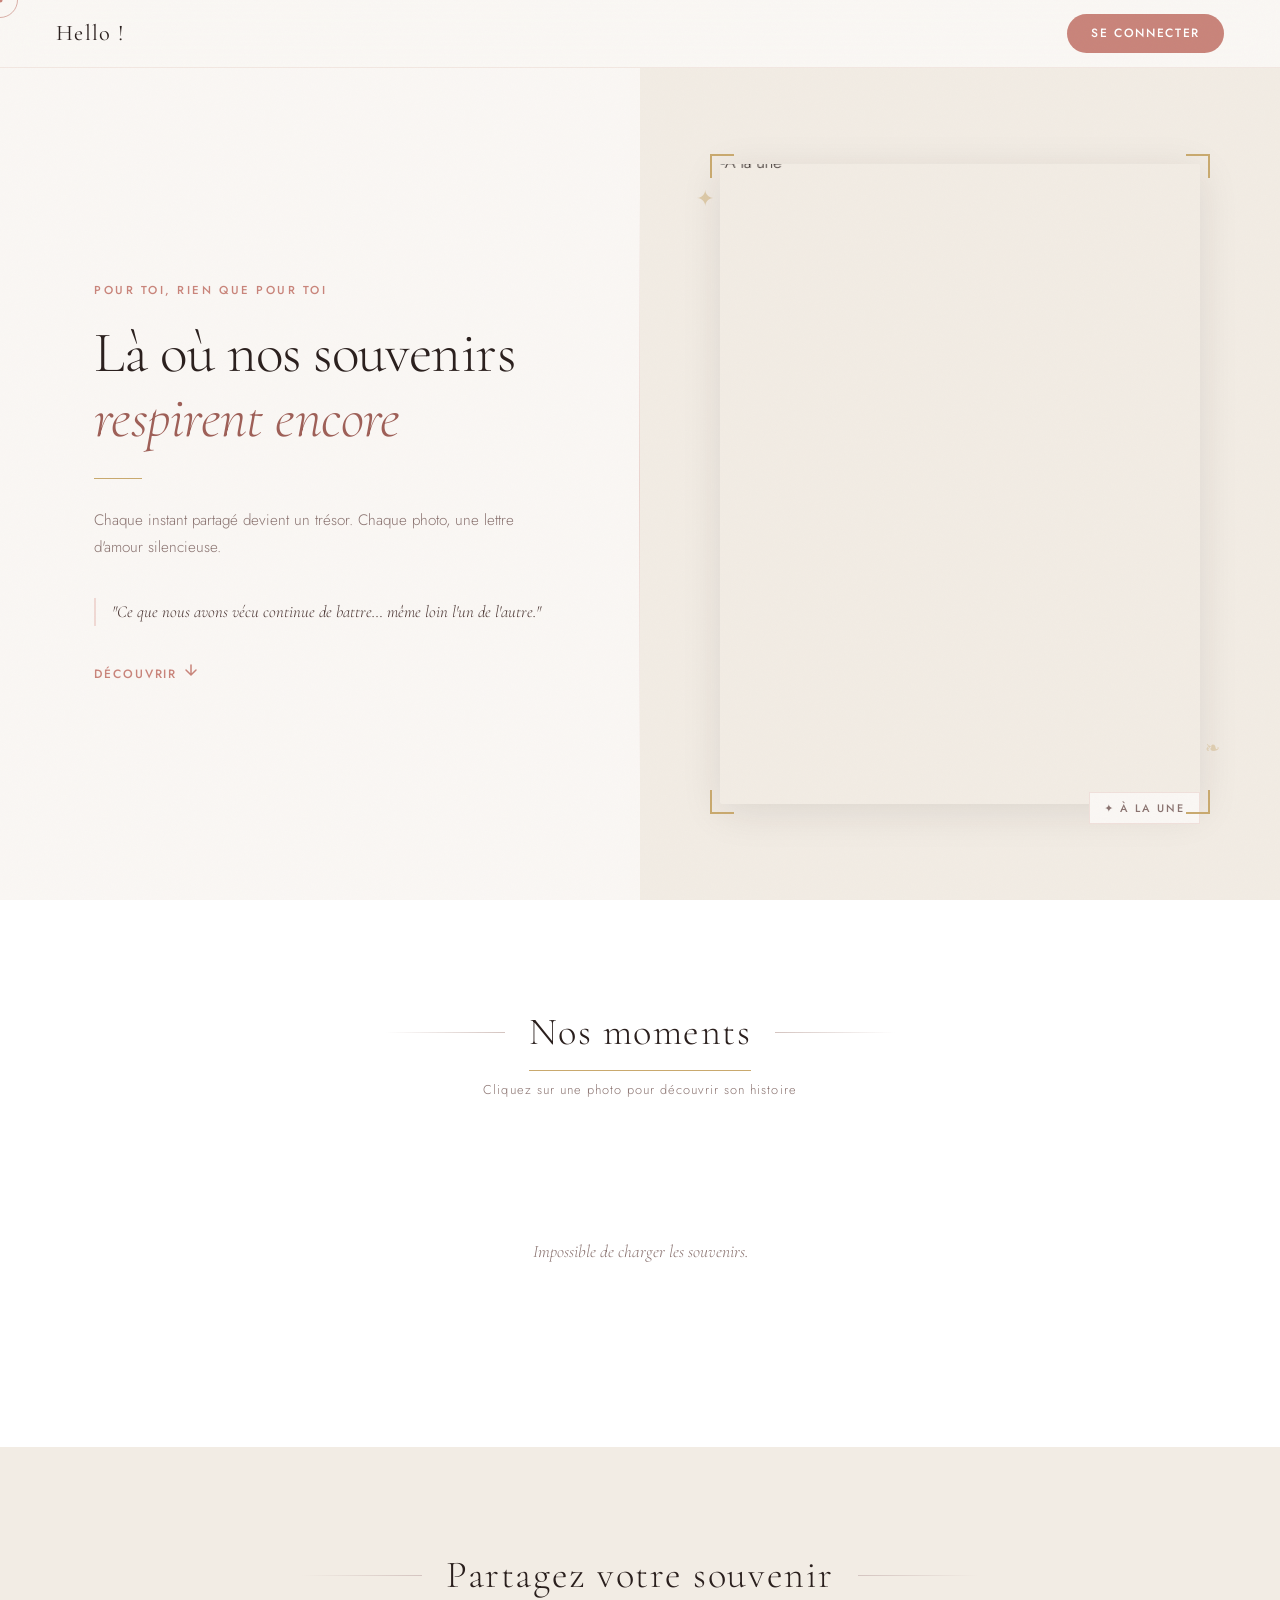
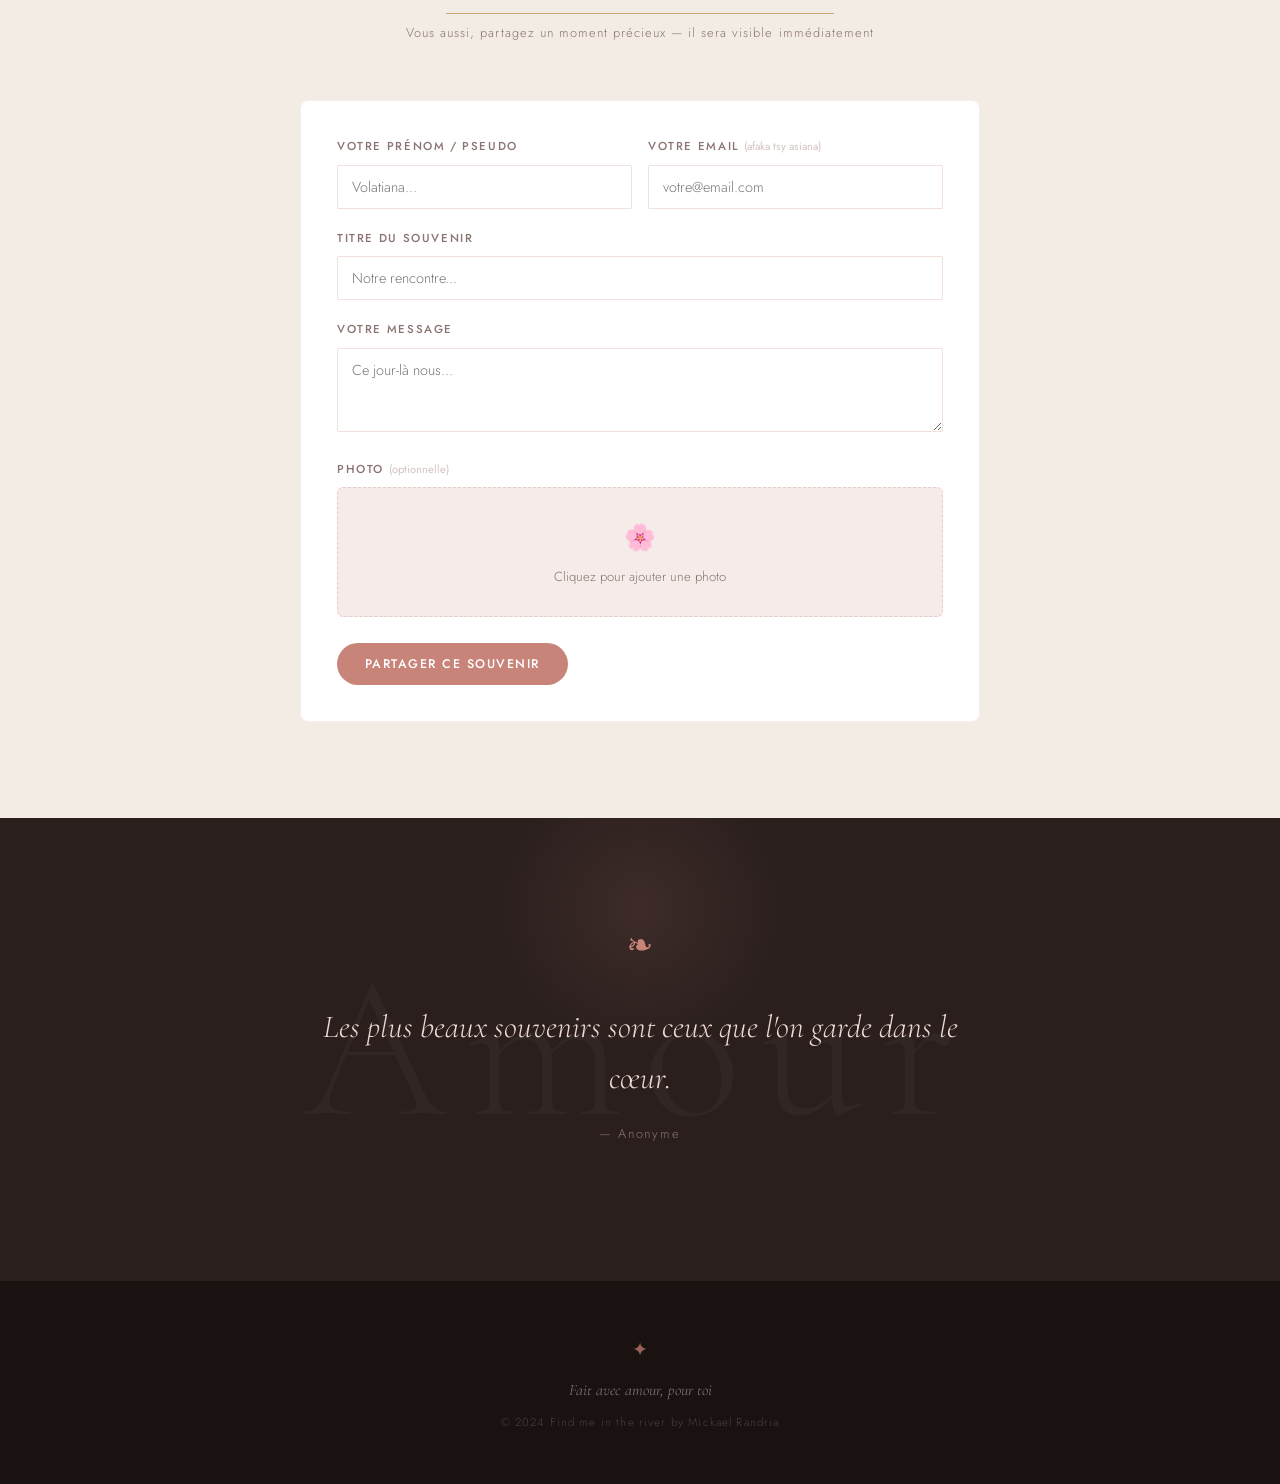
==== commit 0d71a027: "Update index.html" ====
--- a/index.html
+++ b/index.html
@@ -76,10 +76,10 @@
       <div class="vpf-grid">
         <div class="form-group">
           <label>Votre prénom / pseudo</label>
-          <input type="text" id="vp-pseudo" placeholder="Marie..." maxlength="40" />
+          <input type="text" id="vp-pseudo" placeholder="Volatiana..." maxlength="40" />
         </div>
         <div class="form-group">
-          <label>Votre email <span class="label-note">(non affiché)</span></label>
+          <label>Votre email <span class="label-note">(afaka tsy asiana)</span></label>
           <input type="email" id="vp-email" placeholder="votre@email.com" />
         </div>
       </div>
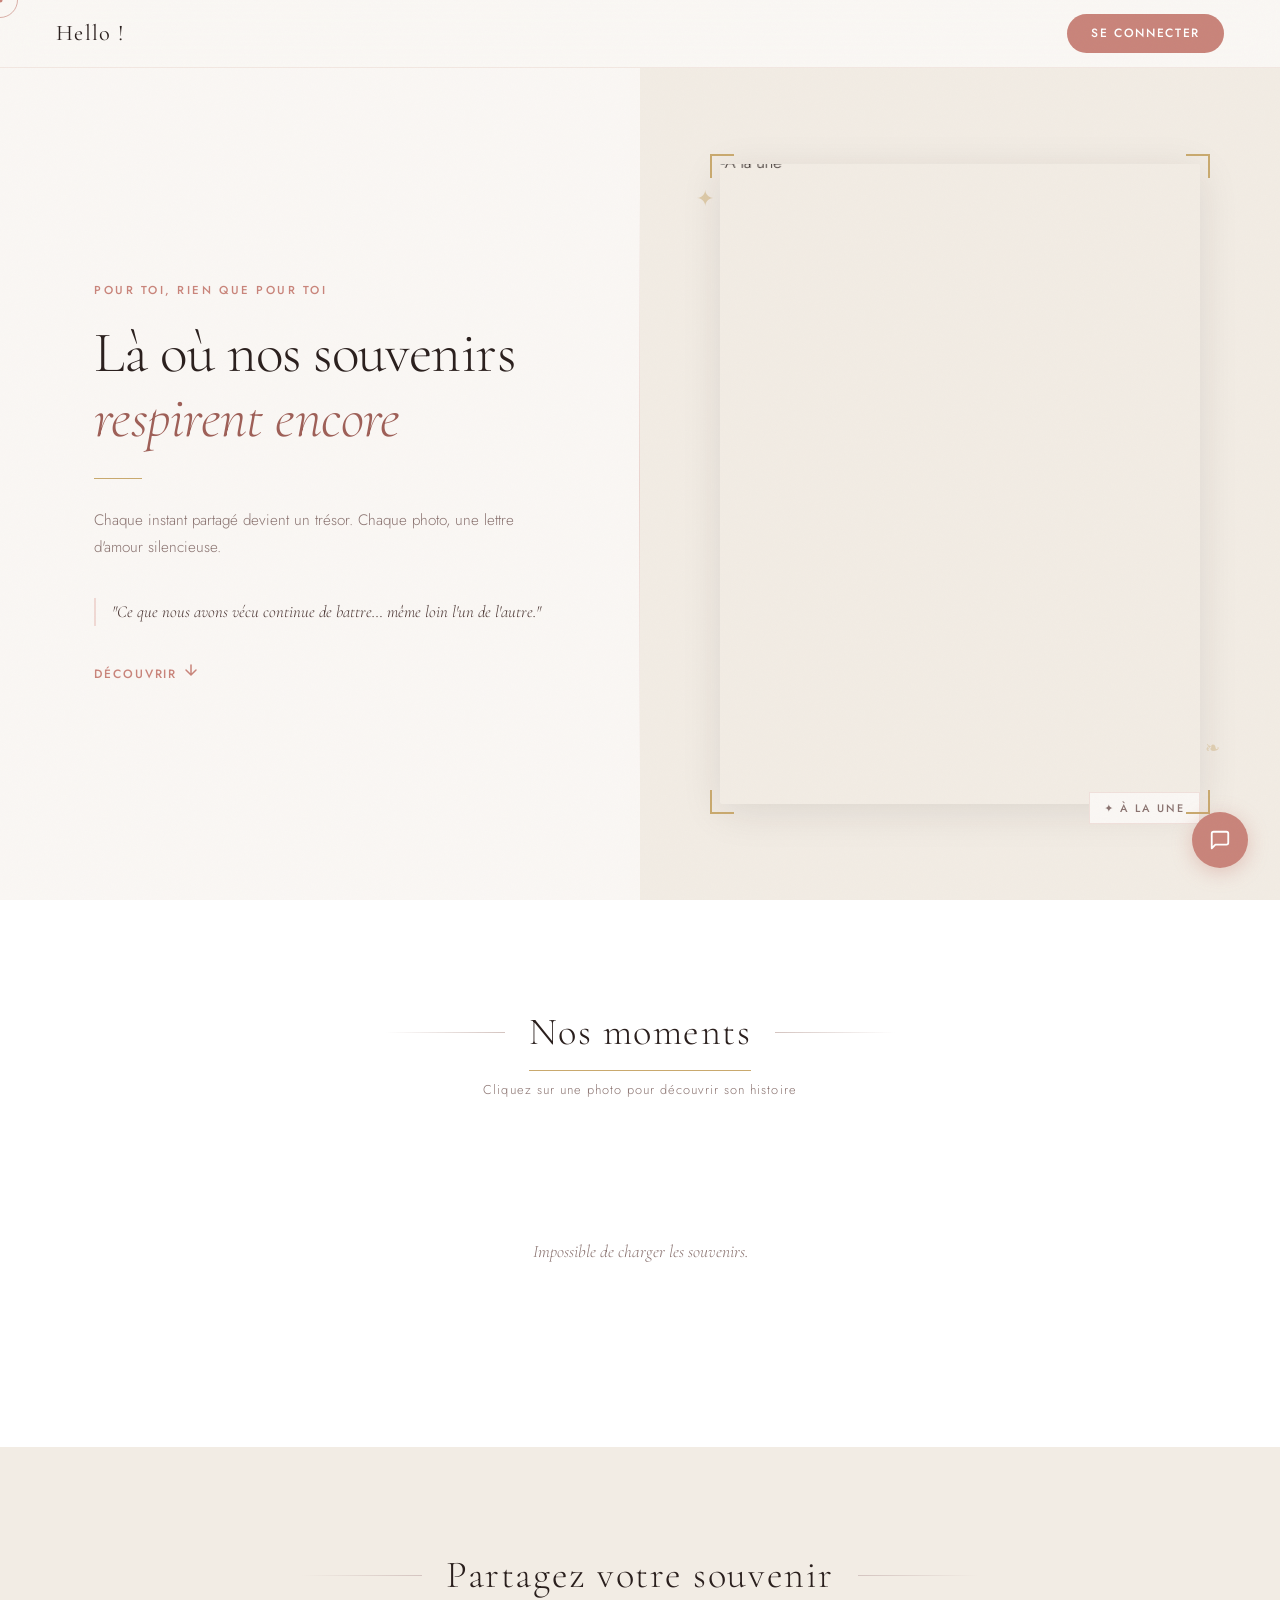
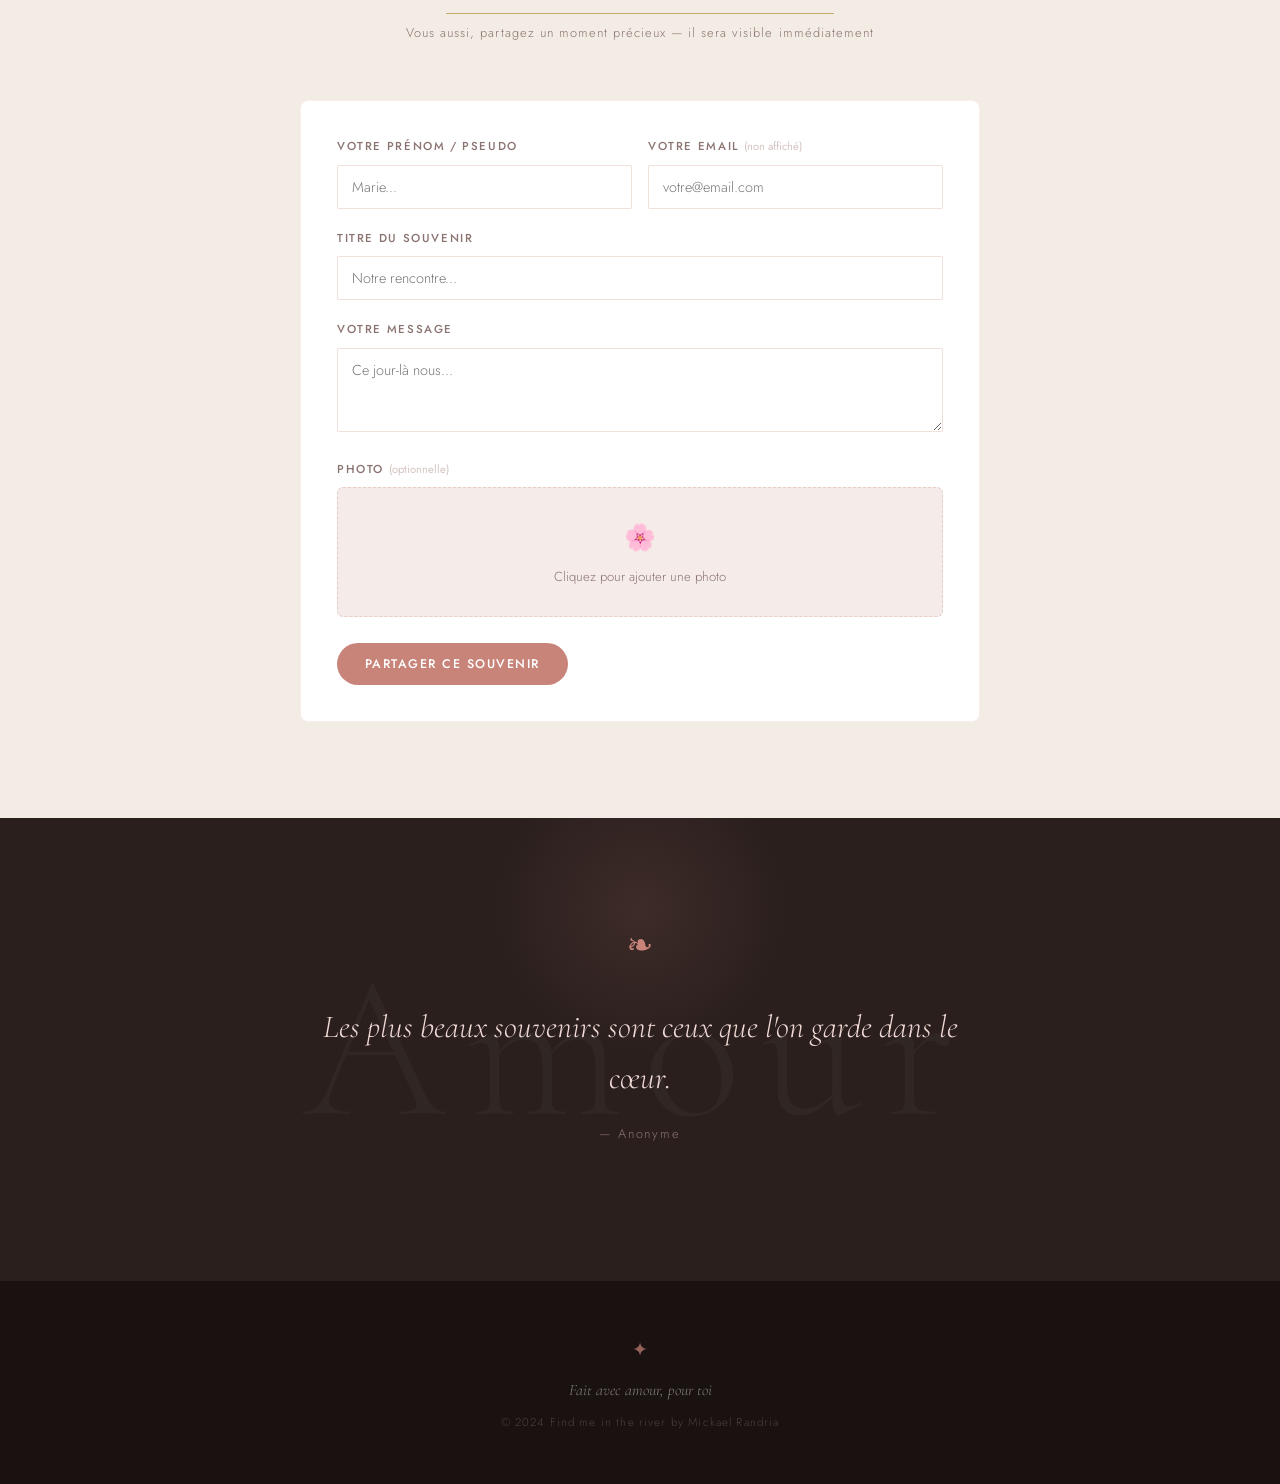
==== commit 8777345e: "initial commit" ====
--- a/index.html
+++ b/index.html
@@ -17,6 +17,44 @@
   <div class="petals-container" id="petals"></div>
   <div class="page-transition" id="page-transition"></div>
 
+  <!-- FLOATING MESSAGE BUTTON -->
+  <button class="msg-fab" id="msg-fab" onclick="openMsgPanel()" title="Envoyer un message">
+    <svg width="22" height="22" viewBox="0 0 24 24" fill="none" stroke="currentColor" stroke-width="2" stroke-linecap="round" stroke-linejoin="round">
+      <path d="M21 15a2 2 0 0 1-2 2H7l-4 4V5a2 2 0 0 1 2-2h14a2 2 0 0 1 2 2z"/>
+    </svg>
+    <span class="msg-fab-badge" id="msg-fab-badge" style="display:none"></span>
+  </button>
+
+  <!-- MESSAGE PANEL -->
+  <div class="msg-panel" id="msg-panel">
+    <div class="msg-panel-header">
+      <h3>Messages</h3>
+      <button class="msg-panel-close" onclick="closeMsgPanel()">×</button>
+    </div>
+    <div class="msg-panel-body">
+      <!-- Mes messages précédents -->
+      <div id="my-messages-wrap" style="display:none">
+        <p class="msg-section-label">Vos messages</p>
+        <div id="my-messages-list"></div>
+        <div class="msg-divider"></div>
+      </div>
+      <!-- Nouveau message -->
+      <p class="msg-section-label">Nouveau message</p>
+      <div class="form-group">
+        <label>Votre prénom</label>
+        <input type="text" id="msg-pseudo" placeholder="Marie..." maxlength="40" />
+      </div>
+      <div class="form-group">
+        <label>Message</label>
+        <textarea id="msg-content" placeholder="Bonjour, je voulais vous dire..." rows="3" maxlength="800"></textarea>
+      </div>
+      <div id="msg-error"   class="auth-error" style="display:none"></div>
+      <div id="msg-success" class="vp-success" style="display:none"></div>
+      <button class="btn-primary full" id="msg-send-btn" onclick="sendMessage()">Envoyer</button>
+    </div>
+  </div>
+  <div class="msg-overlay" id="msg-overlay" onclick="closeMsgPanel()"></div>
+
   <nav class="navbar" id="navbar">
     <div class="nav-brand" id="nav-brand">Hello !</div>
     <a href="login.html" class="btn-connect magnetic">Se connecter</a>
@@ -38,11 +76,12 @@
       </div>
     </div>
     <div class="hero-right reveal-right">
-      <div class="hero-img-frame parallax-img">
+      <div class="hero-img-frame parallax-img" id="hero-frame">
+        <!-- Contenu injecté dynamiquement : image, vidéo ou memory -->
         <div class="hero-img-inner">
           <img id="hero-image" src="https://i.pinimg.com/736x/ea/e2/d3/eae2d3ba81ed09e6b3448cc4be2cf357.jpg" alt="À la une" />
         </div>
-        <div class="hero-img-label">✦ À la une</div>
+        <div class="hero-img-label" id="hero-label">✦ À la une</div>
         <div class="frame-corner tl"></div><div class="frame-corner tr"></div>
         <div class="frame-corner bl"></div><div class="frame-corner br"></div>
         <div class="hero-deco-1">✦</div>
@@ -76,10 +115,10 @@
       <div class="vpf-grid">
         <div class="form-group">
           <label>Votre prénom / pseudo</label>
-          <input type="text" id="vp-pseudo" placeholder="Volatiana..." maxlength="40" />
+          <input type="text" id="vp-pseudo" placeholder="Marie..." maxlength="40" />
         </div>
         <div class="form-group">
-          <label>Votre email <span class="label-note">(afaka tsy asiana)</span></label>
+          <label>Votre email <span class="label-note">(non affiché)</span></label>
           <input type="email" id="vp-email" placeholder="votre@email.com" />
         </div>
       </div>
@@ -121,23 +160,20 @@
     <p class="footer-copy">&copy; 2024 Find me in the river by Mickael Randria</p>
   </footer>
 
-  <!-- MODAL DÉTAIL avec Reactions + Comments -->
+  <!-- MODAL DÉTAIL -->
   <div class="detail-overlay" id="detail-modal" onclick="closeDetailOnOverlay(event)">
     <div class="detail-modal">
       <button class="detail-close" onclick="closeDetail()">×</button>
-
       <div class="detail-img-wrap">
         <img id="detail-img" src="" alt="" />
       </div>
-
       <div class="detail-body">
         <span class="detail-date" id="detail-date"></span>
         <h2 class="detail-title" id="detail-title"></h2>
         <p class="detail-text" id="detail-text"></p>
-
         <!-- REACTIONS -->
         <div class="reactions-wrap">
-          <div class="reactions-bar" id="reactions-bar">
+          <div class="reactions-bar">
             <button class="reaction-btn" data-emoji="❤️" onclick="react('❤️')">❤️ <span class="r-count" id="r-❤️">0</span></button>
             <button class="reaction-btn" data-emoji="😢" onclick="react('😢')">😢 <span class="r-count" id="r-😢">0</span></button>
             <button class="reaction-btn" data-emoji="😮" onclick="react('😮')">😮 <span class="r-count" id="r-😮">0</span></button>
@@ -146,7 +182,6 @@
             <button class="reaction-btn" data-emoji="🌹" onclick="react('🌹')">🌹 <span class="r-count" id="r-🌹">0</span></button>
           </div>
         </div>
-
         <!-- COMMENTS -->
         <div class="comments-section">
           <h4 class="comments-title">Commentaires</h4>
--- a/styles.css
+++ b/styles.css
@@ -1729,3 +1729,309 @@
   .vpf-grid { grid-template-columns: 1fr; }
   .visitor-post-form { padding: 24px; }
 }
+
+/* ============================================
+   V3 — MESSAGE FAB + PANEL + HERO VIDEO/MEMORY
+   ============================================ */
+
+/* ---- MESSAGE FAB ---- */
+.msg-fab {
+  position: fixed;
+  bottom: 32px;
+  right: 32px;
+  z-index: 300;
+  width: 56px; height: 56px;
+  border-radius: 50%;
+  background: var(--rose);
+  color: white;
+  border: none;
+  cursor: pointer;
+  display: flex;
+  align-items: center;
+  justify-content: center;
+  box-shadow: 0 4px 20px rgba(201,132,122,0.4);
+  transition: transform 0.25s cubic-bezier(0.34,1.56,0.64,1), background 0.2s;
+  animation: fabIn 0.6s 1s cubic-bezier(0.34,1.56,0.64,1) both;
+}
+@keyframes fabIn {
+  from { transform: scale(0) rotate(-180deg); opacity: 0; }
+  to   { transform: scale(1) rotate(0deg);    opacity: 1; }
+}
+.msg-fab:hover { transform: scale(1.1); background: var(--rose-dark); }
+.msg-fab.open  { transform: scale(0.9) rotate(90deg); }
+
+.msg-fab-badge {
+  position: absolute;
+  top: -4px; right: -4px;
+  width: 18px; height: 18px;
+  background: var(--gold);
+  border-radius: 50%;
+  font-size: 0.65rem;
+  font-weight: 700;
+  color: var(--warm-dark);
+  display: flex;
+  align-items: center;
+  justify-content: center;
+  border: 2px solid var(--cream);
+  animation: badgePop 0.4s cubic-bezier(0.34,1.56,0.64,1);
+}
+@keyframes badgePop {
+  from { transform: scale(0); }
+  to   { transform: scale(1); }
+}
+
+/* ---- MESSAGE PANEL ---- */
+.msg-overlay {
+  position: fixed;
+  inset: 0;
+  z-index: 290;
+  background: rgba(26,18,16,0.4);
+  backdrop-filter: blur(3px);
+  opacity: 0;
+  pointer-events: none;
+  transition: opacity 0.3s;
+}
+.msg-overlay.open { opacity: 1; pointer-events: all; }
+
+.msg-panel {
+  position: fixed;
+  bottom: 100px;
+  right: 32px;
+  z-index: 310;
+  width: 340px;
+  max-height: 560px;
+  background: var(--cream);
+  border-radius: 16px;
+  box-shadow: 0 16px 56px rgba(26,18,16,0.18);
+  border: 1px solid rgba(201,132,122,0.15);
+  display: flex;
+  flex-direction: column;
+  transform: translateY(20px) scale(0.95);
+  opacity: 0;
+  pointer-events: none;
+  transition: transform 0.35s cubic-bezier(0.22,1,0.36,1), opacity 0.3s;
+  transform-origin: bottom right;
+}
+.msg-panel.open {
+  transform: translateY(0) scale(1);
+  opacity: 1;
+  pointer-events: all;
+}
+
+.msg-panel-header {
+  display: flex;
+  align-items: center;
+  justify-content: space-between;
+  padding: 18px 20px 14px;
+  border-bottom: 1px solid rgba(201,132,122,0.12);
+}
+.msg-panel-header h3 {
+  font-family: var(--font-serif);
+  font-size: 1.1rem;
+  font-weight: 400;
+  color: var(--warm-dark);
+}
+.msg-panel-close {
+  background: none; border: none;
+  font-size: 1.4rem; color: var(--warm-muted);
+  cursor: pointer; line-height: 1;
+  transition: color 0.2s;
+}
+.msg-panel-close:hover { color: var(--warm-dark); }
+
+.msg-panel-body {
+  padding: 16px 20px 20px;
+  overflow-y: auto;
+  flex: 1;
+}
+.msg-panel-body::-webkit-scrollbar { width: 3px; }
+.msg-panel-body::-webkit-scrollbar-thumb { background: rgba(201,132,122,0.3); border-radius: 2px; }
+
+.msg-section-label {
+  font-size: 0.7rem;
+  font-weight: 600;
+  letter-spacing: 0.14em;
+  text-transform: uppercase;
+  color: var(--warm-muted);
+  margin-bottom: 10px;
+}
+
+.msg-divider {
+  height: 1px;
+  background: rgba(201,132,122,0.12);
+  margin: 16px 0;
+}
+
+/* Message items (visiteur voit ses propres messages) */
+.msg-item {
+  background: var(--white);
+  border: 1px solid rgba(201,132,122,0.12);
+  border-radius: 8px;
+  padding: 12px 14px;
+  margin-bottom: 10px;
+  animation: commentSlideIn 0.3s ease both;
+}
+.msg-item-content {
+  font-size: 0.88rem;
+  color: var(--warm-mid);
+  line-height: 1.6;
+  margin-bottom: 6px;
+}
+.msg-item-time {
+  font-size: 0.7rem;
+  color: var(--warm-pale);
+}
+.msg-item-reply {
+  margin-top: 10px;
+  padding: 10px 12px;
+  background: var(--rose-light);
+  border-left: 3px solid var(--rose);
+  border-radius: 0 6px 6px 0;
+}
+.msg-item-reply-label {
+  font-size: 0.68rem;
+  font-weight: 600;
+  letter-spacing: 0.1em;
+  text-transform: uppercase;
+  color: var(--rose-dark);
+  margin-bottom: 4px;
+}
+.msg-item-reply-text {
+  font-size: 0.85rem;
+  color: var(--warm-dark);
+  line-height: 1.5;
+}
+.msg-item.has-reply { border-color: rgba(201,132,122,0.35); }
+
+/* ---- HERO VIDÉO ---- */
+.hero-video-inner {
+  overflow: hidden;
+  border-radius: var(--radius);
+  aspect-ratio: 3/4;
+  box-shadow: var(--shadow-soft);
+  position: relative;
+  background: var(--dark);
+}
+.hero-video-inner video {
+  width: 100%;
+  height: 100%;
+  object-fit: cover;
+  display: block;
+}
+.hero-video-inner iframe {
+  width: 100%;
+  height: 100%;
+  border: none;
+  display: block;
+}
+
+/* ---- HERO MEMORY (galerie sélectionnée) ---- */
+.hero-memory-inner {
+  overflow: hidden;
+  border-radius: var(--radius);
+  aspect-ratio: 3/4;
+  box-shadow: var(--shadow-soft);
+  position: relative;
+  cursor: pointer;
+}
+.hero-memory-inner img {
+  width: 100%;
+  height: 100%;
+  object-fit: cover;
+  display: block;
+  transition: transform 0.6s ease;
+  filter: saturate(0.88) sepia(0.08);
+}
+.hero-memory-inner:hover img { transform: scale(1.04); filter: saturate(1) sepia(0); }
+.hero-memory-caption {
+  position: absolute;
+  bottom: 0; left: 0; right: 0;
+  padding: 20px 18px 16px;
+  background: linear-gradient(to top, rgba(26,18,16,0.85), transparent);
+}
+.hero-memory-title {
+  font-family: var(--font-serif);
+  font-size: 1.1rem;
+  font-weight: 400;
+  color: white;
+}
+.hero-memory-date {
+  font-size: 0.72rem;
+  color: rgba(255,255,255,0.6);
+  letter-spacing: 0.1em;
+  margin-top: 3px;
+}
+
+/* Admin — visitor post delete button */
+.vpost-actions .btn-delete {
+  padding: 7px 16px;
+  background: transparent;
+  color: #9e3a3a;
+  border: 1px solid rgba(180,60,60,0.3);
+  border-radius: 50px;
+  font-family: var(--font-sans);
+  font-size: 0.75rem;
+  font-weight: 600;
+  cursor: pointer;
+  transition: all 0.2s;
+}
+.vpost-actions .btn-delete:hover { background: #fff0f0; }
+
+/* Admin messages */
+.admin-msg-item {
+  background: var(--white);
+  border: 1px solid rgba(201,132,122,0.14);
+  border-radius: 8px;
+  padding: 16px 20px;
+  margin-bottom: 12px;
+}
+.admin-msg-item.unread { border-color: var(--rose); }
+.admin-msg-header {
+  display: flex; align-items: center;
+  justify-content: space-between; gap: 10px;
+  margin-bottom: 8px; flex-wrap: wrap;
+}
+.admin-msg-pseudo { font-weight: 600; font-size: 0.9rem; color: var(--warm-dark); }
+.admin-msg-time   { font-size: 0.72rem; color: var(--warm-muted); }
+.admin-msg-text   { font-size: 0.88rem; color: var(--warm-mid); line-height: 1.6; margin-bottom: 10px; }
+.admin-msg-reply-wrap { margin-top: 10px; }
+.admin-msg-reply-input {
+  width: 100%;
+  padding: 8px 12px;
+  border: 1px solid rgba(201,132,122,0.25);
+  border-radius: 4px;
+  font-family: var(--font-sans);
+  font-size: 0.85rem;
+  color: var(--warm-dark);
+  background: var(--white);
+  outline: none;
+  resize: none;
+  margin-bottom: 8px;
+  transition: border-color 0.2s;
+}
+.admin-msg-reply-input:focus { border-color: var(--rose); }
+.existing-reply {
+  padding: 10px 12px;
+  background: var(--rose-light);
+  border-left: 3px solid var(--rose);
+  border-radius: 0 6px 6px 0;
+  font-size: 0.85rem;
+  color: var(--warm-dark);
+  margin-bottom: 8px;
+}
+.unread-dot {
+  width: 8px; height: 8px;
+  background: var(--rose);
+  border-radius: 50%;
+  display: inline-block;
+  margin-right: 6px;
+  animation: pulse 2s infinite;
+}
+
+/* Stat messages */
+#stat-messages { color: var(--rose); }
+
+@media (max-width: 600px) {
+  .msg-panel { right: 12px; left: 12px; width: auto; bottom: 90px; }
+  .msg-fab   { bottom: 20px; right: 20px; }
+}
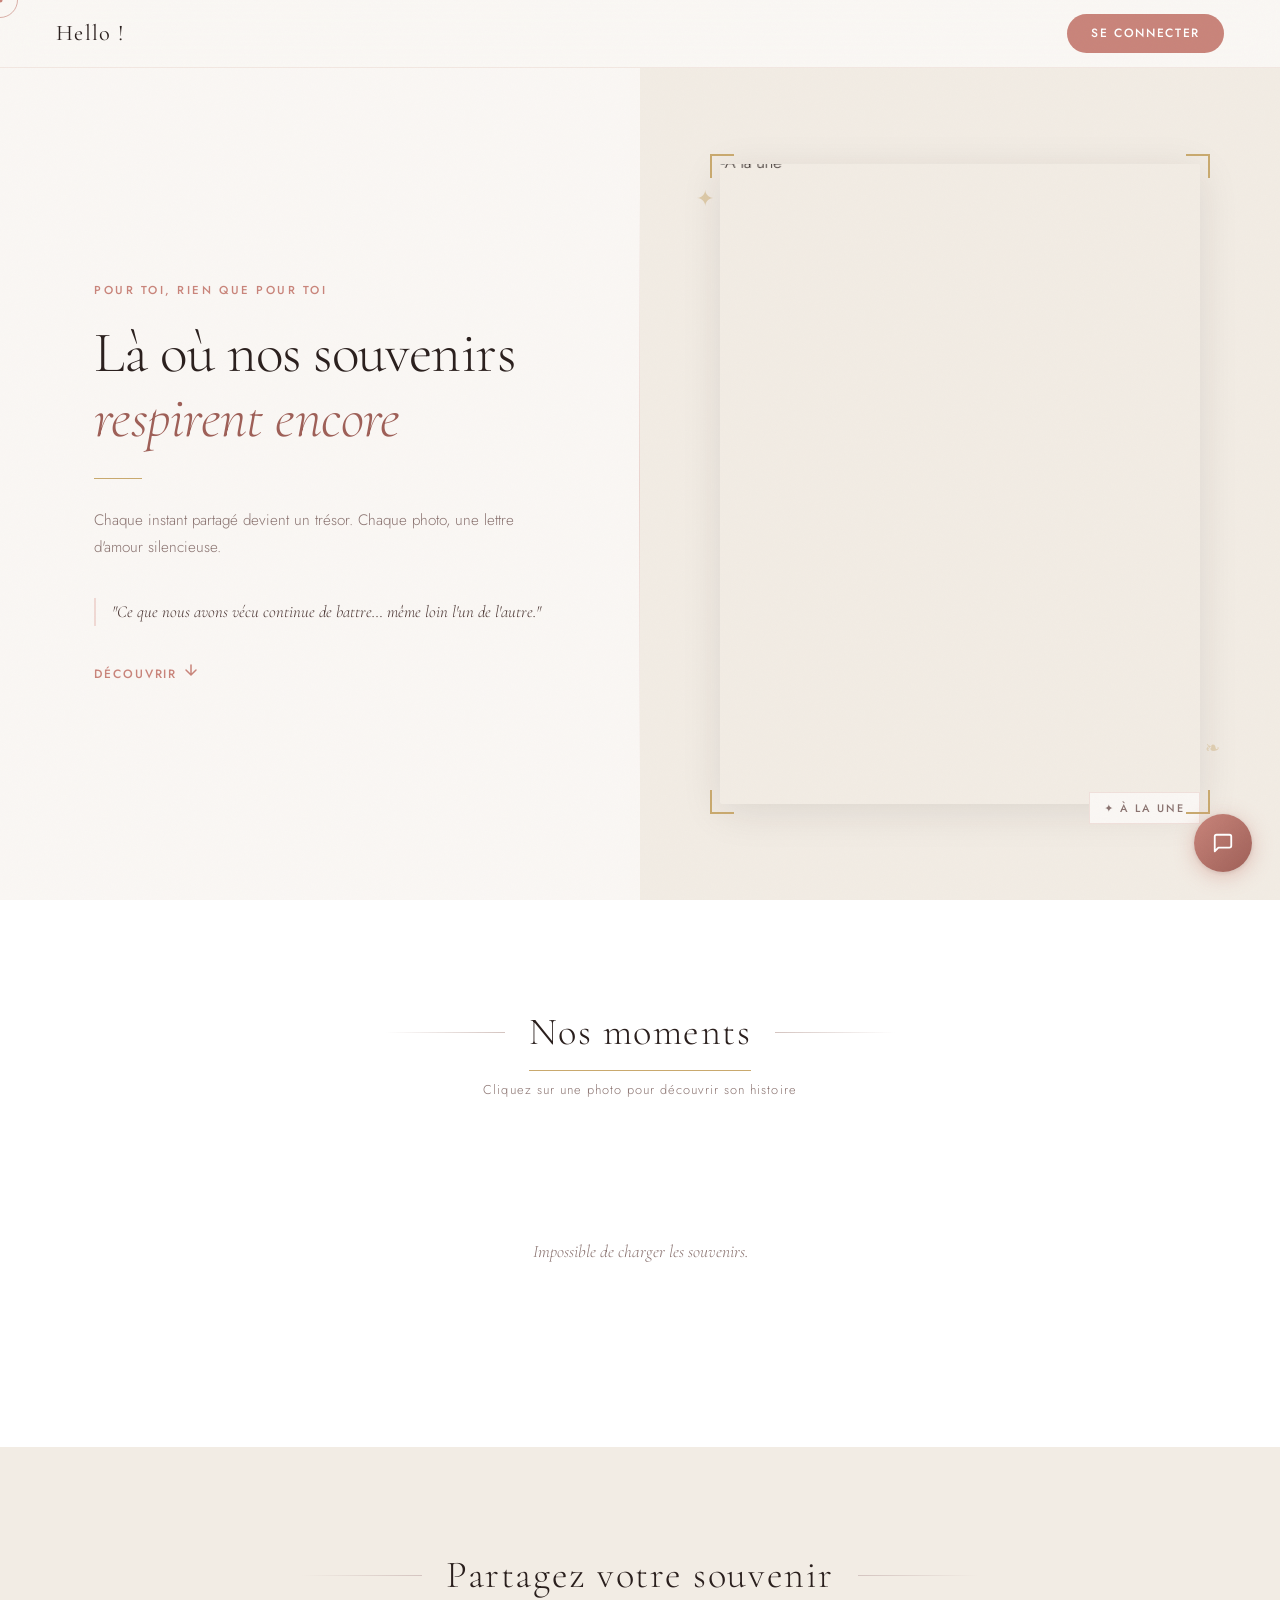
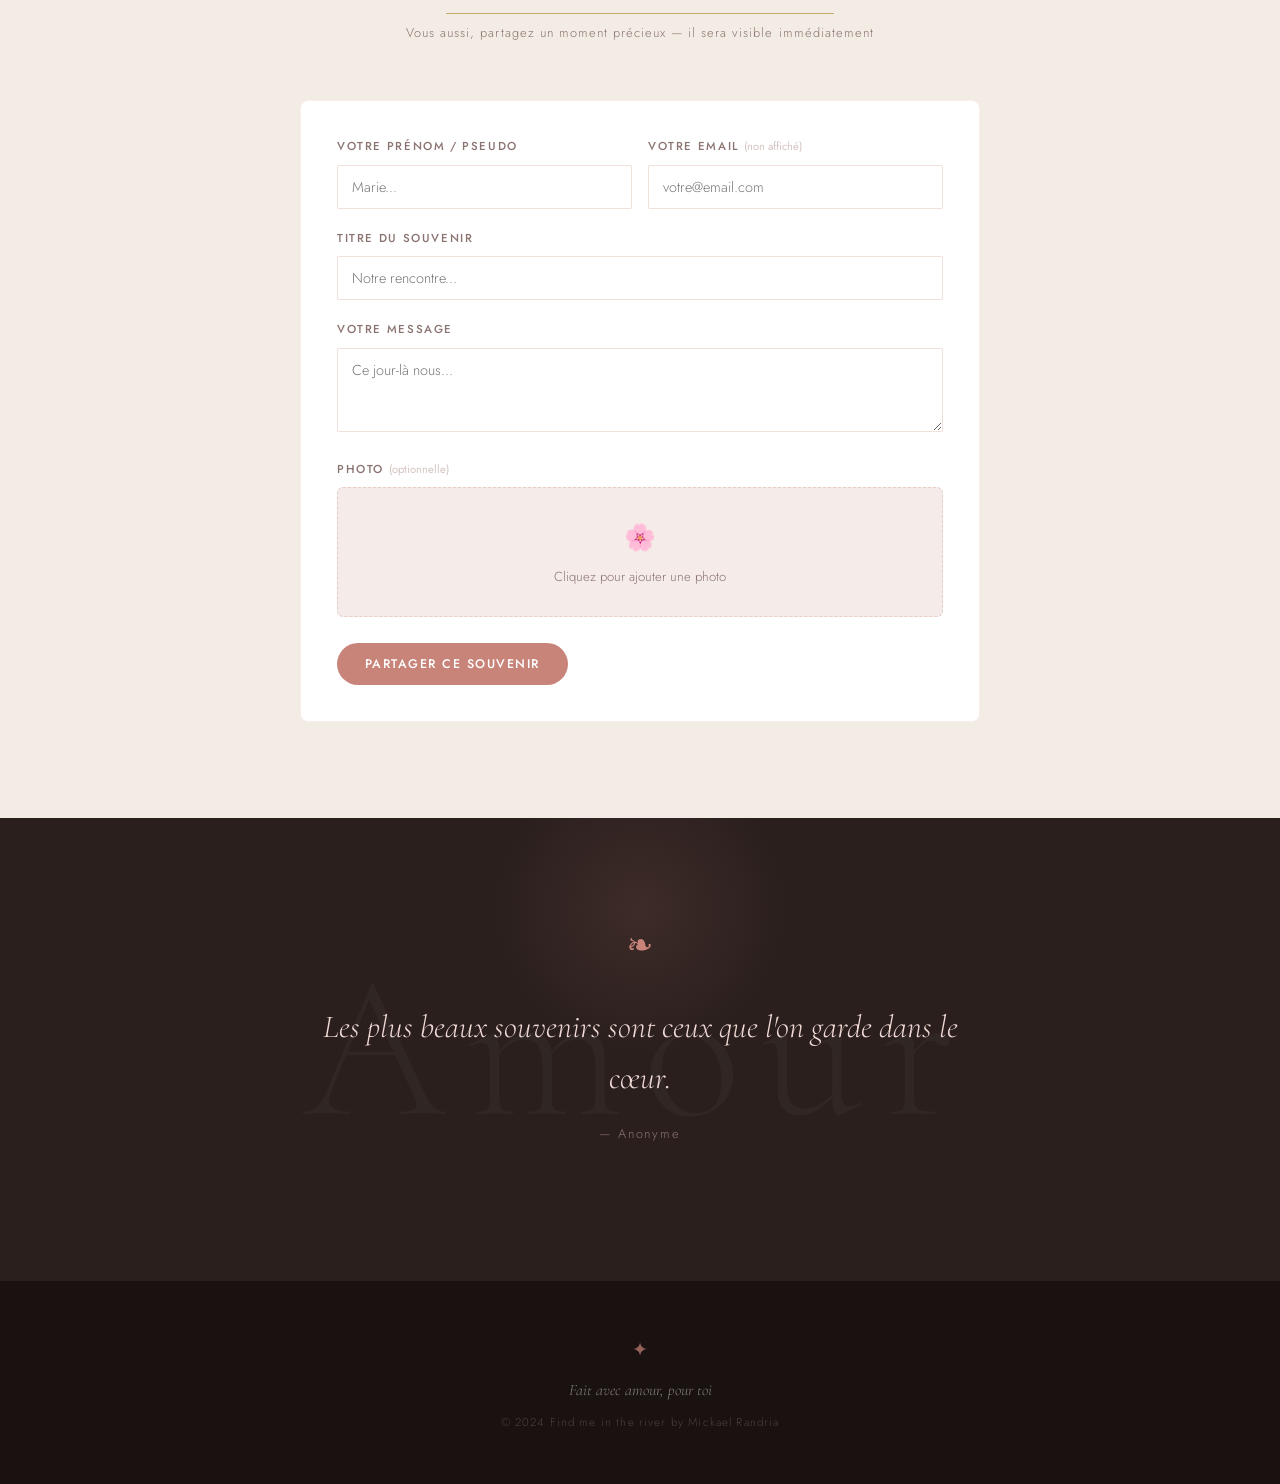
==== commit 9a652a1a: "initial commit" ====
--- a/index.html
+++ b/index.html
@@ -18,44 +18,72 @@
   <div class="page-transition" id="page-transition"></div>
 
   <!-- FLOATING MESSAGE BUTTON -->
-  <button class="msg-fab" id="msg-fab" onclick="openMsgPanel()" title="Envoyer un message">
+  <button class="msg-fab" id="msg-fab" onclick="toggleMessenger()" title="Messages">
     <svg width="22" height="22" viewBox="0 0 24 24" fill="none" stroke="currentColor" stroke-width="2" stroke-linecap="round" stroke-linejoin="round">
       <path d="M21 15a2 2 0 0 1-2 2H7l-4 4V5a2 2 0 0 1 2-2h14a2 2 0 0 1 2 2z"/>
     </svg>
-    <span class="msg-fab-badge" id="msg-fab-badge" style="display:none"></span>
+    <span class="msg-fab-badge" id="msg-fab-badge"></span>
   </button>
 
-  <!-- MESSAGE PANEL -->
-  <div class="msg-panel" id="msg-panel">
-    <div class="msg-panel-header">
-      <h3>Messages</h3>
-      <button class="msg-panel-close" onclick="closeMsgPanel()">×</button>
-    </div>
-    <div class="msg-panel-body">
-      <!-- Mes messages précédents -->
-      <div id="my-messages-wrap" style="display:none">
-        <p class="msg-section-label">Vos messages</p>
-        <div id="my-messages-list"></div>
-        <div class="msg-divider"></div>
-      </div>
-      <!-- Nouveau message -->
-      <p class="msg-section-label">Nouveau message</p>
-      <div class="form-group">
-        <label>Votre prénom</label>
-        <input type="text" id="msg-pseudo" placeholder="Marie..." maxlength="40" />
-      </div>
-      <div class="form-group">
-        <label>Message</label>
-        <textarea id="msg-content" placeholder="Bonjour, je voulais vous dire..." rows="3" maxlength="800"></textarea>
-      </div>
-      <div id="msg-error"   class="auth-error" style="display:none"></div>
-      <div id="msg-success" class="vp-success" style="display:none"></div>
-      <button class="btn-primary full" id="msg-send-btn" onclick="sendMessage()">Envoyer</button>
+  <!-- MESSENGER WINDOW -->
+  <div class="messenger-window" id="messenger-window">
+    <!-- Header -->
+    <div class="msn-header">
+      <div class="msn-avatar">
+        🌹
+        <div class="msn-online-dot"></div>
+      </div>
+      <div class="msn-info">
+        <div class="msn-name" id="msn-name-header">Find me in the river</div>
+        <div class="msn-status">
+          <span style="width:6px;height:6px;background:#40c057;border-radius:50%;display:inline-block;"></span>
+          En ligne
+        </div>
+      </div>
+      <button class="msn-close" onclick="toggleMessenger()">×</button>
+    </div>
+
+    <!-- Pseudo prompt (first time) -->
+    <div class="msn-pseudo-prompt" id="msn-pseudo-prompt">
+      <p>Comment souhaitez-vous vous appeler ?</p>
+      <div class="msn-pseudo-row">
+        <input type="text" class="msn-pseudo-input" id="msn-pseudo-input" placeholder="Votre prénom..." maxlength="30" />
+        <button class="msn-pseudo-confirm" onclick="confirmPseudo()">OK</button>
+      </div>
+    </div>
+
+    <!-- Messages -->
+    <div class="msn-messages" id="msn-messages">
+      <div class="msn-empty" id="msn-empty">
+        <div class="msn-empty-icon">💬</div>
+        <p>Envoyez un message — nous vous répondrons dès que possible ✦</p>
+      </div>
+    </div>
+
+    <!-- Typing -->
+    <div class="msn-typing" id="msn-typing">
+      <div class="msn-bubble-avatar" style="background:var(--rose-light);color:var(--rose-dark);">🌹</div>
+      <div class="msn-typing-bubble">
+        <div class="msn-typing-dot"></div>
+        <div class="msn-typing-dot"></div>
+        <div class="msn-typing-dot"></div>
+      </div>
+    </div>
+
+    <!-- Input -->
+    <div class="msn-input-bar">
+      <div class="msn-input-wrap">
+        <textarea class="msn-input" id="msn-input" placeholder="Aa" rows="1"
+          onkeydown="handleMsgKey(event)" oninput="autoResize(this)"></textarea>
+      </div>
+      <button class="msn-send-btn" id="msn-send-btn" onclick="sendVisitorMessage()">
+        <svg viewBox="0 0 24 24" fill="currentColor"><path d="M2.01 21L23 12 2.01 3 2 10l15 2-15 2z"/></svg>
+      </button>
     </div>
   </div>
-  <div class="msg-overlay" id="msg-overlay" onclick="closeMsgPanel()"></div>
-
-  <nav class="navbar" id="navbar">
+
+
+    <nav class="navbar" id="navbar">
     <div class="nav-brand" id="nav-brand">Hello !</div>
     <a href="login.html" class="btn-connect magnetic">Se connecter</a>
   </nav>
--- a/styles.css
+++ b/styles.css
@@ -2035,3 +2035,486 @@
   .msg-panel { right: 12px; left: 12px; width: auto; bottom: 90px; }
   .msg-fab   { bottom: 20px; right: 20px; }
 }
+
+/* ============================================
+   MESSENGER — Facebook-style Real-time Chat
+   ============================================ */
+
+/* FAB */
+.msg-fab {
+  position: fixed;
+  bottom: 28px; right: 28px;
+  z-index: 500;
+  width: 58px; height: 58px;
+  border-radius: 50%;
+  background: linear-gradient(135deg, var(--rose) 0%, var(--rose-dark) 100%);
+  color: white;
+  border: none;
+  cursor: pointer;
+  display: flex; align-items: center; justify-content: center;
+  box-shadow: 0 4px 20px rgba(201,132,122,0.45), 0 1px 4px rgba(0,0,0,0.12);
+  transition: transform 0.3s cubic-bezier(0.34,1.56,0.64,1), box-shadow 0.2s;
+  animation: fabIn 0.7s 0.8s cubic-bezier(0.34,1.56,0.64,1) both;
+}
+@keyframes fabIn {
+  from { transform: scale(0) rotate(-180deg); opacity:0; }
+  to   { transform: scale(1) rotate(0);       opacity:1; }
+}
+.msg-fab:hover { transform: scale(1.08); box-shadow: 0 8px 28px rgba(201,132,122,0.5); }
+
+.msg-fab-badge {
+  position: absolute; top: -3px; right: -3px;
+  min-width: 20px; height: 20px;
+  background: #e03131;
+  border-radius: 10px;
+  font-size: 0.68rem; font-weight: 700;
+  color: white;
+  display: none; align-items: center; justify-content: center;
+  padding: 0 5px;
+  border: 2px solid var(--cream);
+  animation: badgePop 0.4s cubic-bezier(0.34,1.56,0.64,1);
+}
+@keyframes badgePop { from{transform:scale(0)} to{transform:scale(1)} }
+
+/* MESSENGER WINDOW */
+.messenger-window {
+  position: fixed;
+  bottom: 100px; right: 28px;
+  z-index: 490;
+  width: 360px;
+  height: 520px;
+  background: var(--white);
+  border-radius: 16px;
+  box-shadow: 0 8px 40px rgba(26,18,16,0.18), 0 2px 8px rgba(0,0,0,0.08);
+  display: flex;
+  flex-direction: column;
+  overflow: hidden;
+  transform: translateY(24px) scale(0.96);
+  opacity: 0;
+  pointer-events: none;
+  transition: transform 0.35s cubic-bezier(0.22,1,0.36,1), opacity 0.3s;
+  transform-origin: bottom right;
+}
+.messenger-window.open {
+  transform: translateY(0) scale(1);
+  opacity: 1;
+  pointer-events: all;
+}
+
+/* HEADER */
+.msn-header {
+  background: linear-gradient(135deg, var(--rose-dark) 0%, var(--rose) 100%);
+  padding: 14px 16px;
+  display: flex;
+  align-items: center;
+  gap: 12px;
+  flex-shrink: 0;
+}
+.msn-avatar {
+  width: 38px; height: 38px;
+  border-radius: 50%;
+  background: rgba(255,255,255,0.25);
+  display: flex; align-items: center; justify-content: center;
+  font-size: 1.1rem;
+  flex-shrink: 0;
+  position: relative;
+}
+.msn-online-dot {
+  position: absolute; bottom: 1px; right: 1px;
+  width: 10px; height: 10px;
+  background: #40c057;
+  border-radius: 50%;
+  border: 2px solid var(--rose-dark);
+}
+.msn-info { flex: 1; }
+.msn-name {
+  font-family: var(--font-sans);
+  font-size: 0.9rem;
+  font-weight: 600;
+  color: white;
+  line-height: 1.2;
+}
+.msn-status {
+  font-size: 0.7rem;
+  color: rgba(255,255,255,0.75);
+  display: flex; align-items: center; gap: 4px;
+}
+.msn-close {
+  background: none; border: none;
+  color: rgba(255,255,255,0.8);
+  font-size: 1.4rem; cursor: pointer;
+  line-height: 1; padding: 2px 4px;
+  border-radius: 50%;
+  transition: background 0.2s, color 0.2s;
+}
+.msn-close:hover { background: rgba(255,255,255,0.15); color: white; }
+
+/* SESSION SELECTOR (liste des conversations côté visitor) */
+.msn-session-bar {
+  display: none; /* visible uniquement si plusieurs sessions — pour admin */
+}
+
+/* MESSAGES AREA */
+.msn-messages {
+  flex: 1;
+  overflow-y: auto;
+  padding: 16px 14px;
+  display: flex;
+  flex-direction: column;
+  gap: 6px;
+  background: #f0ebe6;
+  scroll-behavior: smooth;
+}
+.msn-messages::-webkit-scrollbar { width: 3px; }
+.msn-messages::-webkit-scrollbar-thumb { background: rgba(201,132,122,0.25); border-radius: 2px; }
+
+/* Bubble */
+.msn-bubble-wrap {
+  display: flex;
+  align-items: flex-end;
+  gap: 6px;
+  animation: bubbleIn 0.3s cubic-bezier(0.22,1,0.36,1) both;
+}
+@keyframes bubbleIn {
+  from { opacity:0; transform: translateY(8px) scale(0.95); }
+  to   { opacity:1; transform: translateY(0) scale(1); }
+}
+.msn-bubble-wrap.visitor { flex-direction: row-reverse; }
+
+.msn-bubble-avatar {
+  width: 28px; height: 28px;
+  border-radius: 50%;
+  background: var(--rose-light);
+  display: flex; align-items: center; justify-content: center;
+  font-size: 0.8rem;
+  flex-shrink: 0;
+  color: var(--rose-dark);
+  font-weight: 600;
+}
+
+.msn-bubble {
+  max-width: 72%;
+  padding: 9px 13px;
+  border-radius: 18px;
+  font-size: 0.88rem;
+  line-height: 1.5;
+  word-break: break-word;
+  position: relative;
+}
+
+/* Admin bubble (gauche) */
+.msn-bubble-wrap.admin .msn-bubble {
+  background: white;
+  color: var(--warm-dark);
+  border-bottom-left-radius: 4px;
+  box-shadow: 0 1px 2px rgba(0,0,0,0.08);
+}
+
+/* Visitor bubble (droite) */
+.msn-bubble-wrap.visitor .msn-bubble {
+  background: linear-gradient(135deg, var(--rose) 0%, var(--rose-dark) 100%);
+  color: white;
+  border-bottom-right-radius: 4px;
+}
+
+.msn-bubble-time {
+  font-size: 0.62rem;
+  color: var(--warm-pale);
+  margin-top: 2px;
+  text-align: right;
+}
+.msn-bubble-wrap.admin .msn-bubble-time { text-align: left; }
+
+/* Read receipt */
+.msn-read-receipt {
+  font-size: 0.6rem;
+  color: var(--rose);
+  text-align: right;
+  margin-top: 1px;
+}
+
+/* Day separator */
+.msn-day-sep {
+  text-align: center;
+  font-size: 0.68rem;
+  color: var(--warm-muted);
+  letter-spacing: 0.06em;
+  margin: 8px 0 4px;
+  position: relative;
+}
+.msn-day-sep::before, .msn-day-sep::after {
+  content: '';
+  position: absolute; top: 50%;
+  width: 30%; height: 1px;
+  background: rgba(201,132,122,0.2);
+}
+.msn-day-sep::before { left: 0; }
+.msn-day-sep::after  { right: 0; }
+
+/* Typing indicator */
+.msn-typing {
+  display: none;
+  align-items: flex-end; gap: 6px;
+  padding: 0 14px 8px;
+  flex-shrink: 0;
+}
+.msn-typing.show { display: flex; }
+.msn-typing-bubble {
+  background: white;
+  border-radius: 18px; border-bottom-left-radius: 4px;
+  padding: 10px 14px;
+  display: flex; gap: 4px; align-items: center;
+  box-shadow: 0 1px 2px rgba(0,0,0,0.08);
+}
+.msn-typing-dot {
+  width: 6px; height: 6px;
+  background: var(--warm-muted);
+  border-radius: 50%;
+  animation: typingBounce 1.2s infinite;
+}
+.msn-typing-dot:nth-child(2) { animation-delay: 0.2s; }
+.msn-typing-dot:nth-child(3) { animation-delay: 0.4s; }
+@keyframes typingBounce {
+  0%,60%,100% { transform: translateY(0); }
+  30%          { transform: translateY(-5px); }
+}
+
+/* Empty state */
+.msn-empty {
+  flex: 1;
+  display: flex; flex-direction: column;
+  align-items: center; justify-content: center;
+  gap: 10px; color: var(--warm-muted);
+  padding: 24px;
+}
+.msn-empty-icon { font-size: 2.4rem; opacity: 0.5; }
+.msn-empty p { font-size: 0.85rem; text-align: center; line-height: 1.5; }
+
+/* INPUT BAR */
+.msn-input-bar {
+  display: flex;
+  align-items: flex-end;
+  gap: 8px;
+  padding: 10px 12px;
+  background: white;
+  border-top: 1px solid rgba(201,132,122,0.1);
+  flex-shrink: 0;
+}
+.msn-input-wrap { flex: 1; position: relative; }
+.msn-input {
+  width: 100%;
+  padding: 9px 14px;
+  border: 1.5px solid rgba(201,132,122,0.2);
+  border-radius: 22px;
+  font-family: var(--font-sans);
+  font-size: 0.88rem;
+  color: var(--warm-dark);
+  background: #f8f4f1;
+  outline: none;
+  resize: none;
+  max-height: 100px;
+  line-height: 1.4;
+  transition: border-color 0.2s;
+  overflow-y: hidden;
+}
+.msn-input:focus { border-color: var(--rose); background: white; }
+.msn-send-btn {
+  width: 38px; height: 38px;
+  border-radius: 50%;
+  background: var(--rose);
+  color: white;
+  border: none;
+  cursor: pointer;
+  display: flex; align-items: center; justify-content: center;
+  flex-shrink: 0;
+  transition: background 0.2s, transform 0.15s;
+}
+.msn-send-btn:hover { background: var(--rose-dark); transform: scale(1.08); }
+.msn-send-btn:disabled { opacity: 0.4; transform: none; cursor: default; }
+.msn-send-btn svg { width: 16px; height: 16px; }
+
+/* Pseudo prompt (première fois) */
+.msn-pseudo-prompt {
+  padding: 14px;
+  background: var(--parchment);
+  border-bottom: 1px solid rgba(201,132,122,0.12);
+  display: none;
+  flex-shrink: 0;
+}
+.msn-pseudo-prompt.show { display: block; }
+.msn-pseudo-prompt p {
+  font-size: 0.78rem;
+  color: var(--warm-muted);
+  margin-bottom: 8px;
+}
+.msn-pseudo-row {
+  display: flex; gap: 8px;
+}
+.msn-pseudo-input {
+  flex: 1;
+  padding: 7px 12px;
+  border: 1px solid rgba(201,132,122,0.25);
+  border-radius: 8px;
+  font-family: var(--font-sans);
+  font-size: 0.85rem;
+  color: var(--warm-dark);
+  outline: none;
+  background: white;
+  transition: border-color 0.2s;
+}
+.msn-pseudo-input:focus { border-color: var(--rose); }
+.msn-pseudo-confirm {
+  padding: 7px 14px;
+  background: var(--rose);
+  color: white; border: none;
+  border-radius: 8px;
+  font-family: var(--font-sans);
+  font-size: 0.82rem; font-weight: 600;
+  cursor: pointer;
+  transition: background 0.2s;
+}
+.msn-pseudo-confirm:hover { background: var(--rose-dark); }
+
+/* ADMIN MESSENGER */
+.admin-messenger {
+  display: flex;
+  height: calc(100vh - 180px);
+  min-height: 500px;
+  background: white;
+  border: 1px solid rgba(201,132,122,0.14);
+  border-radius: 12px;
+  overflow: hidden;
+}
+
+/* Conversations list */
+.adm-conv-list {
+  width: 280px;
+  flex-shrink: 0;
+  border-right: 1px solid rgba(201,132,122,0.12);
+  display: flex;
+  flex-direction: column;
+  background: var(--cream);
+}
+.adm-conv-header {
+  padding: 16px 16px 12px;
+  font-family: var(--font-serif);
+  font-size: 1.1rem;
+  font-weight: 400;
+  color: var(--warm-dark);
+  border-bottom: 1px solid rgba(201,132,122,0.1);
+  flex-shrink: 0;
+}
+.adm-conv-items {
+  overflow-y: auto;
+  flex: 1;
+}
+.adm-conv-items::-webkit-scrollbar { width: 3px; }
+.adm-conv-items::-webkit-scrollbar-thumb { background: rgba(201,132,122,0.2); }
+
+.adm-conv-item {
+  display: flex; align-items: center; gap: 10px;
+  padding: 11px 14px;
+  cursor: pointer;
+  border-bottom: 1px solid rgba(201,132,122,0.07);
+  transition: background 0.15s;
+  position: relative;
+}
+.adm-conv-item:hover    { background: rgba(201,132,122,0.06); }
+.adm-conv-item.active   { background: var(--rose-light); }
+.adm-conv-item.unread   { background: rgba(201,132,122,0.04); }
+
+.adm-conv-avatar {
+  width: 40px; height: 40px; border-radius: 50%;
+  background: var(--rose-light);
+  display: flex; align-items: center; justify-content: center;
+  font-weight: 700; font-size: 0.95rem;
+  color: var(--rose-dark); flex-shrink: 0;
+}
+.adm-conv-info { flex: 1; min-width: 0; }
+.adm-conv-name {
+  font-size: 0.88rem; font-weight: 600;
+  color: var(--warm-dark); line-height: 1.2;
+  white-space: nowrap; overflow: hidden; text-overflow: ellipsis;
+}
+.adm-conv-preview {
+  font-size: 0.75rem; color: var(--warm-muted);
+  white-space: nowrap; overflow: hidden; text-overflow: ellipsis;
+  margin-top: 1px;
+}
+.adm-conv-meta {
+  display: flex; flex-direction: column; align-items: flex-end; gap: 4px; flex-shrink: 0;
+}
+.adm-conv-time { font-size: 0.65rem; color: var(--warm-pale); }
+.adm-unread-count {
+  width: 18px; height: 18px; border-radius: 50%;
+  background: var(--rose); color: white;
+  font-size: 0.65rem; font-weight: 700;
+  display: flex; align-items: center; justify-content: center;
+}
+
+/* Admin chat panel */
+.adm-chat-panel {
+  flex: 1; display: flex; flex-direction: column; min-width: 0;
+}
+.adm-chat-header {
+  padding: 14px 18px;
+  border-bottom: 1px solid rgba(201,132,122,0.1);
+  display: flex; align-items: center; gap: 12px;
+  flex-shrink: 0; background: white;
+}
+.adm-chat-name {
+  font-family: var(--font-serif); font-size: 1.1rem;
+  font-weight: 400; color: var(--warm-dark);
+}
+.adm-chat-status { font-size: 0.72rem; color: var(--warm-muted); }
+.adm-chat-messages {
+  flex: 1; overflow-y: auto;
+  padding: 16px 18px;
+  display: flex; flex-direction: column; gap: 6px;
+  background: #f0ebe6;
+  scroll-behavior: smooth;
+}
+.adm-chat-messages::-webkit-scrollbar { width: 3px; }
+.adm-chat-messages::-webkit-scrollbar-thumb { background: rgba(201,132,122,0.25); }
+
+.adm-empty-chat {
+  flex: 1; display: flex; flex-direction: column;
+  align-items: center; justify-content: center;
+  color: var(--warm-muted); gap: 10px;
+}
+.adm-empty-chat p { font-family: var(--font-serif); font-style: italic; font-size: 1rem; }
+
+.adm-chat-input-bar {
+  display: flex; align-items: flex-end; gap: 8px;
+  padding: 10px 14px;
+  background: white; border-top: 1px solid rgba(201,132,122,0.1);
+  flex-shrink: 0;
+}
+
+@media (max-width: 700px) {
+  .messenger-window { right:12px; left:12px; width:auto; bottom:90px; height:480px; }
+  .msg-fab { bottom:20px; right:20px; }
+  .admin-messenger { flex-direction: column; height: auto; }
+  .adm-conv-list { width:100%; height:180px; border-right:none; border-bottom:1px solid rgba(201,132,122,0.12); }
+}
+
+/* Hero memory desc */
+.hero-memory-desc {
+  font-size: 0.78rem;
+  color: rgba(255,255,255,0.75);
+  margin-top: 4px;
+  line-height: 1.5;
+  display: -webkit-box;
+  -webkit-line-clamp: 2;
+  -webkit-box-orient: vertical;
+  overflow: hidden;
+}
+
+/* Video inner meta overlay */
+.hero-video-inner .hero-memory-caption {
+  position: absolute;
+  bottom: 0; left: 0; right: 0;
+  padding: 20px 18px 16px;
+  background: linear-gradient(to top, rgba(26,18,16,0.85), transparent);
+  pointer-events: none;
+}
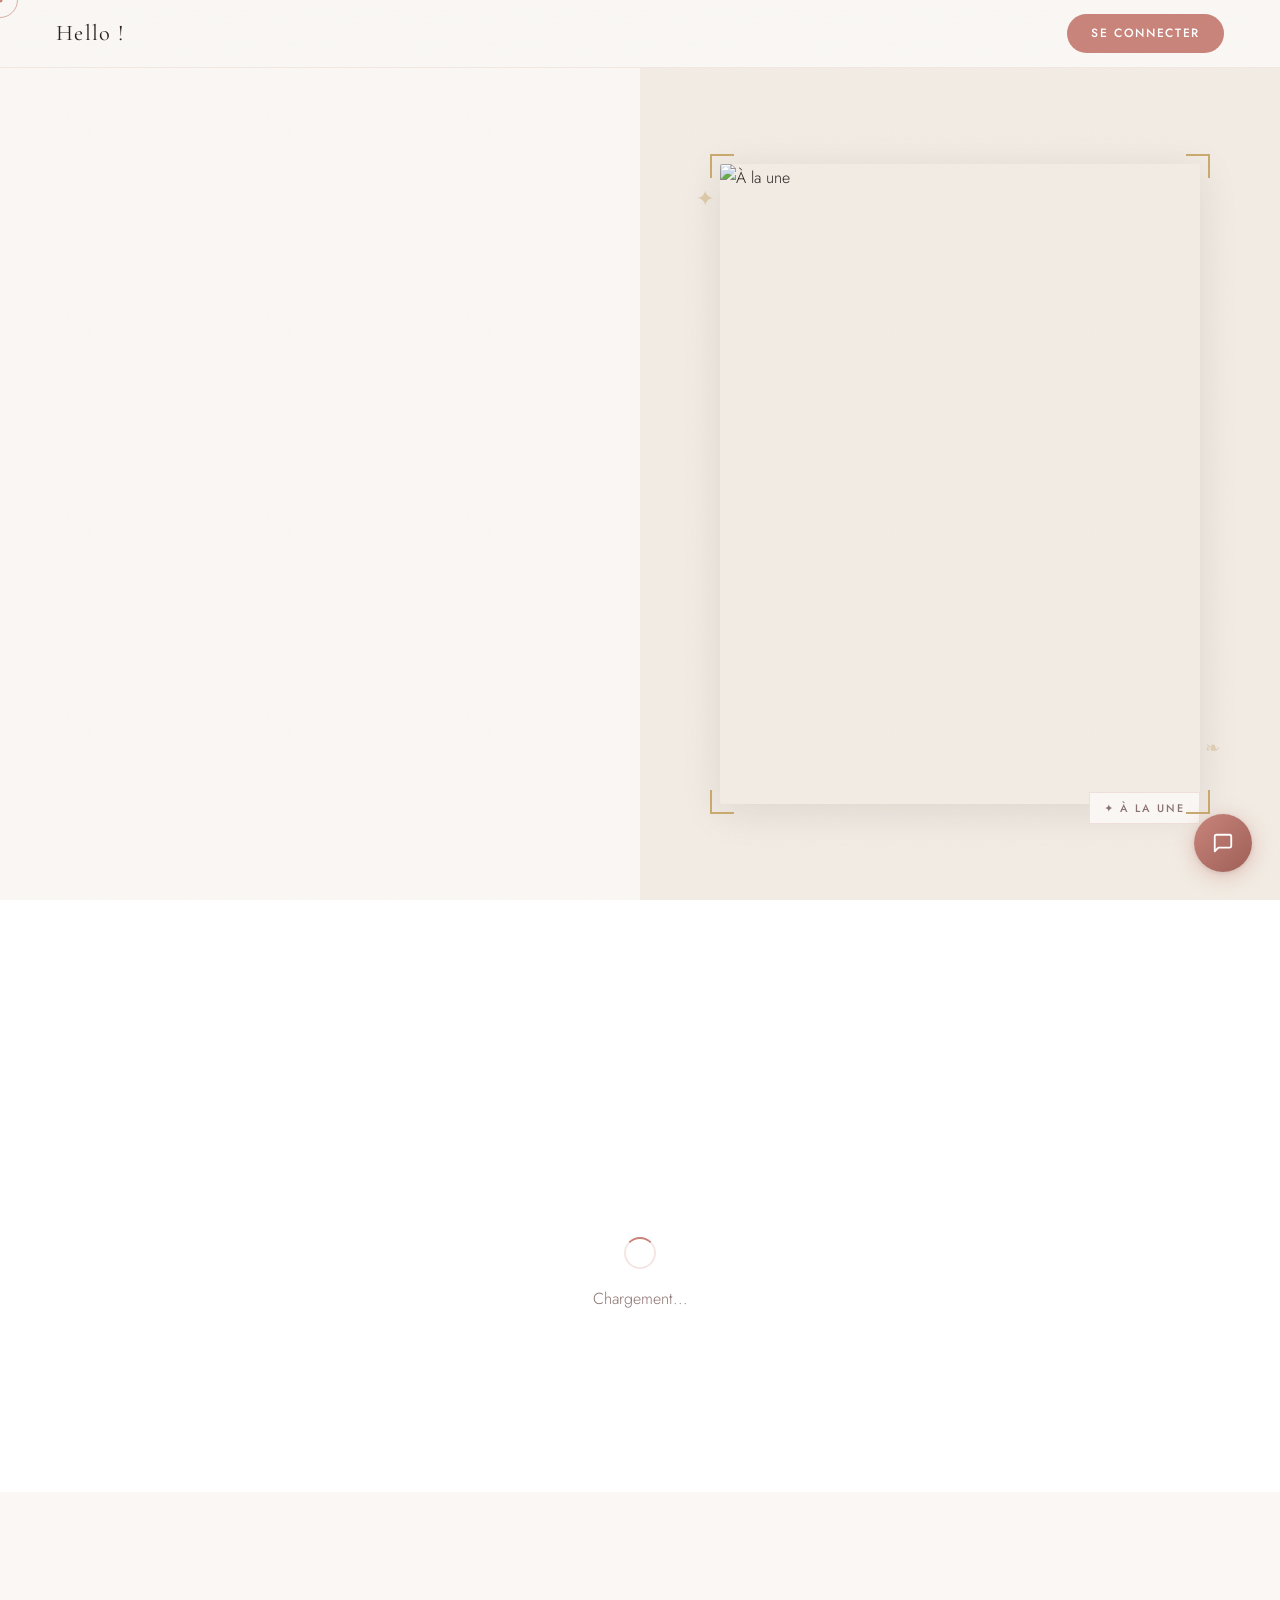
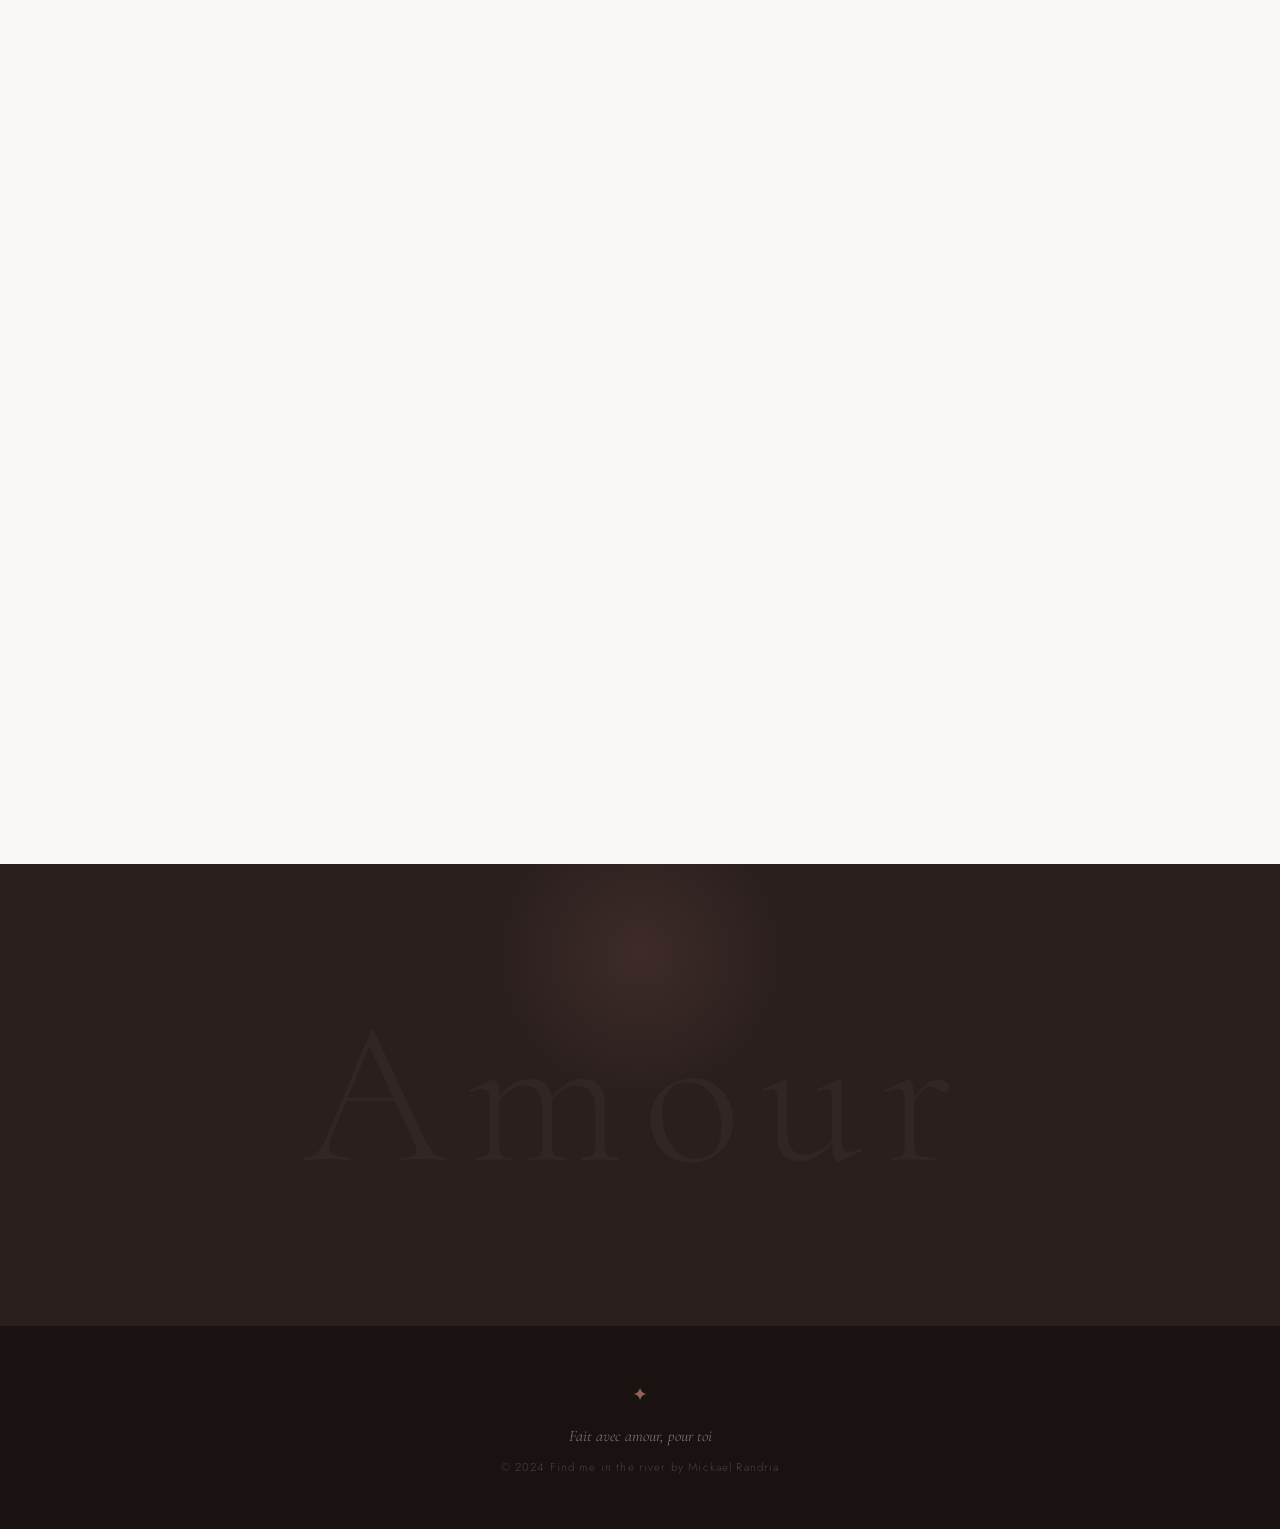
==== commit e72f5769: "initial commit" ====
--- a/index.html
+++ b/index.html
@@ -27,59 +27,54 @@
 
   <!-- MESSENGER WINDOW -->
   <div class="messenger-window" id="messenger-window">
+
     <!-- Header -->
     <div class="msn-header">
-      <div class="msn-avatar">
-        🌹
-        <div class="msn-online-dot"></div>
-      </div>
+      <div class="msn-avatar">🌹<div class="msn-online-dot"></div></div>
       <div class="msn-info">
         <div class="msn-name" id="msn-name-header">Find me in the river</div>
-        <div class="msn-status">
+        <div class="msn-status" id="msn-user-info">
           <span style="width:6px;height:6px;background:#40c057;border-radius:50%;display:inline-block;"></span>
           En ligne
         </div>
       </div>
+      <button class="msn-back-btn" id="msn-back-btn" onclick="showMsnView('chat')" style="display:none" title="Retour">
+        <svg width="16" height="16" viewBox="0 0 24 24" fill="none" stroke="currentColor" stroke-width="2"><polyline points="15 18 9 12 15 6"/></svg>
+      </button>
       <button class="msn-close" onclick="toggleMessenger()">×</button>
     </div>
 
-    <!-- Pseudo prompt (first time) -->
-    <div class="msn-pseudo-prompt" id="msn-pseudo-prompt">
-      <p>Comment souhaitez-vous vous appeler ?</p>
-      <div class="msn-pseudo-row">
-        <input type="text" class="msn-pseudo-input" id="msn-pseudo-input" placeholder="Votre prénom..." maxlength="30" />
-        <button class="msn-pseudo-confirm" onclick="confirmPseudo()">OK</button>
-      </div>
-    </div>
-
-    <!-- Messages -->
-    <div class="msn-messages" id="msn-messages">
-      <div class="msn-empty" id="msn-empty">
-        <div class="msn-empty-icon">💬</div>
-        <p>Envoyez un message — nous vous répondrons dès que possible ✦</p>
-      </div>
-    </div>
-
-    <!-- Typing -->
-    <div class="msn-typing" id="msn-typing">
-      <div class="msn-bubble-avatar" style="background:var(--rose-light);color:var(--rose-dark);">🌹</div>
-      <div class="msn-typing-bubble">
-        <div class="msn-typing-dot"></div>
-        <div class="msn-typing-dot"></div>
-        <div class="msn-typing-dot"></div>
-      </div>
-    </div>
-
-    <!-- Input -->
-    <div class="msn-input-bar">
-      <div class="msn-input-wrap">
-        <textarea class="msn-input" id="msn-input" placeholder="Aa" rows="1"
-          onkeydown="handleMsgKey(event)" oninput="autoResize(this)"></textarea>
-      </div>
-      <button class="msn-send-btn" id="msn-send-btn" onclick="sendVisitorMessage()">
-        <svg viewBox="0 0 24 24" fill="currentColor"><path d="M2.01 21L23 12 2.01 3 2 10l15 2-15 2z"/></svg>
-      </button>
-    </div>
+    <!-- CHAT VIEW -->
+    <div id="msn-chat-view" style="display:flex;flex-direction:column;flex:1;min-height:0;">
+      <!-- Messages -->
+      <div class="msn-messages" id="msn-messages">
+        <div class="msn-empty" id="msn-empty">
+          <div class="msn-empty-icon">💬</div>
+          <p>Envoyez un message — nous vous répondrons dès que possible ✦</p>
+        </div>
+      </div>
+      <!-- Typing -->
+      <div class="msn-typing" id="msn-typing">
+        <div class="msn-bubble-avatar" style="background:var(--rose-light);color:var(--rose-dark);">🌹</div>
+        <div class="msn-typing-bubble">
+          <div class="msn-typing-dot"></div><div class="msn-typing-dot"></div><div class="msn-typing-dot"></div>
+        </div>
+      </div>
+      <!-- Input bar -->
+      <div class="msn-input-bar">
+        <div class="msn-input-wrap">
+          <textarea class="msn-input" id="msn-input" placeholder="Aa" rows="1"
+            onkeydown="handleMsgKey(event)" oninput="autoResize(this)"></textarea>
+        </div>
+        <button class="msn-send-btn" id="msn-send-btn" onclick="sendVisitorMessage()">
+          <svg viewBox="0 0 24 24" fill="currentColor"><path d="M2.01 21L23 12 2.01 3 2 10l15 2-15 2z"/></svg>
+        </button>
+      </div>
+    </div>
+
+    <!-- AUTH VIEW (login / register) -->
+    <div id="msn-auth-view" style="display:none;flex-direction:column;flex:1;overflow-y:auto;"></div>
+
   </div>
 
 
--- a/styles.css
+++ b/styles.css
@@ -2518,3 +2518,147 @@
   background: linear-gradient(to top, rgba(26,18,16,0.85), transparent);
   pointer-events: none;
 }
+
+/* ============================================
+   MESSENGER AUTH — Login / Register
+   ============================================ */
+
+/* Back button */
+.msn-back-btn {
+  background: none; border: none;
+  color: rgba(255,255,255,0.8); cursor: pointer;
+  display: flex; align-items: center; justify-content: center;
+  width: 28px; height: 28px; border-radius: 50%;
+  transition: background 0.2s;
+  flex-shrink: 0;
+}
+.msn-back-btn:hover { background: rgba(255,255,255,0.15); }
+
+/* Logged-in indicator */
+.msn-logged-in {
+  display: inline-flex; align-items: center; gap: 4px;
+  font-size: 0.72rem; color: rgba(255,255,255,0.85);
+}
+
+/* Login link in header */
+.msn-login-link {
+  display: inline-flex; align-items: center; gap: 5px;
+  background: rgba(255,255,255,0.15);
+  border: 1px solid rgba(255,255,255,0.25);
+  color: rgba(255,255,255,0.9);
+  font-family: var(--font-sans);
+  font-size: 0.7rem; font-weight: 500;
+  padding: 4px 10px; border-radius: 50px;
+  cursor: pointer;
+  transition: background 0.2s;
+}
+.msn-login-link:hover { background: rgba(255,255,255,0.25); }
+
+/* Auth view container */
+#msn-auth-view { padding: 0; background: #f8f4f0; }
+
+.msn-auth-inner {
+  padding: 16px;
+  display: flex; flex-direction: column; gap: 10px;
+}
+
+/* Tabs login/register */
+.msn-auth-tabs {
+  display: flex; gap: 0;
+  background: var(--white);
+  border-radius: 8px; overflow: hidden;
+  border: 1px solid rgba(201,132,122,0.18);
+  margin-bottom: 4px;
+}
+.msn-auth-tab {
+  flex: 1; padding: 9px;
+  background: transparent; border: none;
+  font-family: var(--font-sans);
+  font-size: 0.78rem; font-weight: 500;
+  color: var(--warm-muted); cursor: pointer;
+  transition: background 0.2s, color 0.2s;
+}
+.msn-auth-tab.active {
+  background: var(--rose); color: white;
+}
+
+.msn-auth-hint {
+  font-size: 0.78rem; color: var(--warm-muted);
+  text-align: center; line-height: 1.4;
+  font-style: italic;
+}
+
+.msn-auth-field {
+  display: flex; flex-direction: column; gap: 4px;
+}
+.msn-auth-field label {
+  font-size: 0.68rem; font-weight: 600;
+  letter-spacing: 0.1em; text-transform: uppercase;
+  color: var(--warm-muted);
+}
+.msn-auth-field input {
+  padding: 9px 12px;
+  border: 1px solid rgba(201,132,122,0.22);
+  border-radius: 6px;
+  font-family: var(--font-sans); font-size: 0.85rem;
+  color: var(--warm-dark); background: var(--white);
+  outline: none; transition: border-color 0.2s;
+}
+.msn-auth-field input:focus { border-color: var(--rose); }
+
+.msn-auth-error {
+  background: #fff0ee;
+  border: 1px solid rgba(201,132,122,0.3);
+  color: var(--rose-dark);
+  padding: 8px 10px; border-radius: 6px;
+  font-size: 0.78rem;
+}
+.msn-auth-success {
+  background: #f0faf5;
+  border: 1px solid rgba(29,158,117,0.25);
+  color: #0f6e56;
+  padding: 8px 10px; border-radius: 6px;
+  font-size: 0.78rem;
+}
+
+.msn-auth-btn {
+  padding: 10px;
+  background: var(--rose); color: white; border: none;
+  border-radius: 8px; font-family: var(--font-sans);
+  font-size: 0.85rem; font-weight: 600;
+  cursor: pointer; transition: background 0.2s;
+}
+.msn-auth-btn:hover { background: var(--rose-dark); }
+.msn-auth-btn:disabled { opacity: 0.5; cursor: not-allowed; }
+
+.msn-auth-forgot {
+  background: none; border: none;
+  color: var(--warm-muted); font-family: var(--font-sans);
+  font-size: 0.75rem; cursor: pointer; text-align: center;
+  text-decoration: underline; padding: 0;
+  transition: color 0.2s;
+}
+.msn-auth-forgot:hover { color: var(--rose); }
+
+.msn-auth-sep {
+  text-align: center; font-size: 0.72rem;
+  color: var(--warm-pale); letter-spacing: 0.04em;
+  padding: 2px 0;
+}
+
+.msn-anon-btn {
+  padding: 9px;
+  background: transparent;
+  border: 1px solid rgba(201,132,122,0.25);
+  border-radius: 8px; font-family: var(--font-sans);
+  font-size: 0.82rem; color: var(--warm-muted);
+  cursor: pointer; transition: all 0.2s;
+}
+.msn-anon-btn:hover {
+  border-color: var(--rose); color: var(--rose);
+  background: var(--rose-light);
+}
+
+/* Messenger window height when auth view open */
+.messenger-window { display: flex; flex-direction: column; }
+#msn-chat-view { flex: 1; display: flex; flex-direction: column; min-height: 0; overflow: hidden; }
